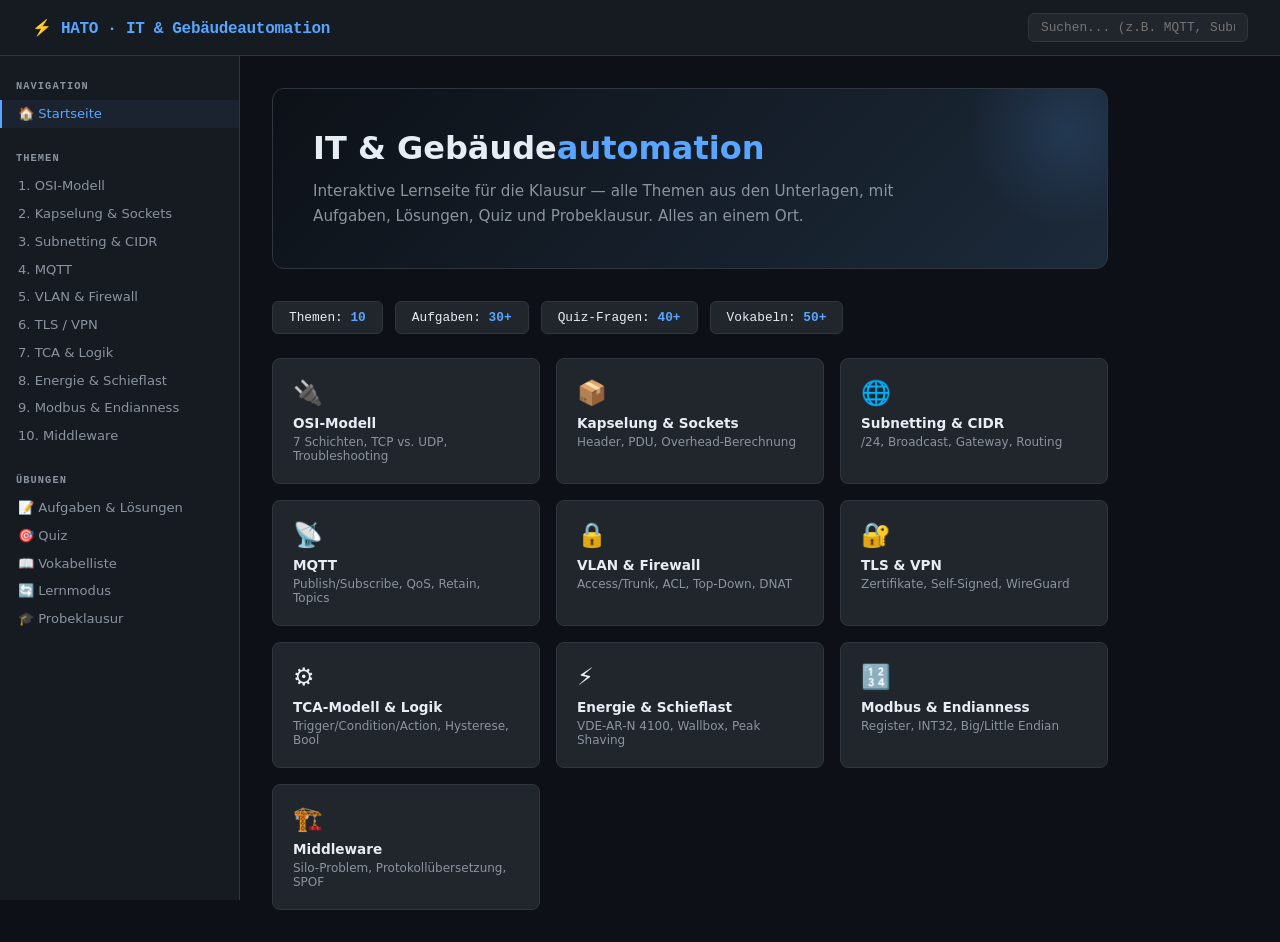
==== hato.html @ e58a7c87 "feat: Hato-Lernseite hinzugefügt, Hauptseite aktualisiert Co-Authored-By: Claude Sonnet 4.6 <noreply" ====
﻿<!DOCTYPE html>
<html lang="de">
<head>
<meta charset="UTF-8">
<meta name="viewport" content="width=device-width, initial-scale=1.0">
<title>IT-Lernseite: Gebäudeautomation & Netzwerktechnik</title>
<style>


:root {
  --bg: #0d1117;
  --bg2: #161b22;
  --bg3: #21262d;
  --border: #30363d;
  --text: #e6edf3;
  --text2: #8b949e;
  --accent: #58a6ff;
  --accent2: #3fb950;
  --warn: #f85149;
  --gold: #e3b341;
  --purple: #bc8cff;
  --teal: #39d353;
  --mono: ui-monospace, 'Cascadia Code', Menlo, Consolas, monospace;
  --sans: system-ui, -apple-system, sans-serif;
}

*, *::before, *::after { box-sizing: border-box; margin: 0; padding: 0; }

body {
  background: var(--bg);
  color: var(--text);
  font-family: var(--sans);
  min-height: 100vh;
  overflow-x: hidden;
}

/* SCROLLBAR */
::-webkit-scrollbar { width: 6px; }
::-webkit-scrollbar-track { background: var(--bg); }
::-webkit-scrollbar-thumb { background: var(--border); border-radius: 3px; }

/* HEADER */
.site-header {
  background: var(--bg2);
  border-bottom: 1px solid var(--border);
  padding: 0 2rem;
  position: sticky;
  top: 0;
  z-index: 100;
  display: flex;
  align-items: center;
  justify-content: space-between;
  height: 56px;
}

.site-header h1 {
  font-size: 1rem;
  font-weight: 700;
  color: var(--accent);
  font-family: var(--mono);
  letter-spacing: -0.02em;
}

.header-search {
  display: flex;
  align-items: center;
  gap: 0.5rem;
}

#searchInput {
  background: var(--bg3);
  border: 1px solid var(--border);
  border-radius: 6px;
  padding: 0.35rem 0.75rem;
  color: var(--text);
  font-family: var(--mono);
  font-size: 0.8rem;
  width: 220px;
  outline: none;
  transition: border-color 0.2s;
}
#searchInput:focus { border-color: var(--accent); }

/* LAYOUT */
.layout {
  display: grid;
  grid-template-columns: 240px 1fr;
  min-height: calc(100vh - 56px);
}

/* SIDEBAR */
.sidebar {
  background: var(--bg2);
  border-right: 1px solid var(--border);
  padding: 1.5rem 0;
  position: sticky;
  top: 56px;
  height: calc(100vh - 56px);
  overflow-y: auto;
}

.sidebar-section {
  margin-bottom: 1.5rem;
}

.sidebar-label {
  font-size: 0.65rem;
  font-weight: 700;
  text-transform: uppercase;
  letter-spacing: 0.1em;
  color: var(--text2);
  padding: 0 1rem;
  margin-bottom: 0.5rem;
  font-family: var(--mono);
}

.sidebar-link {
  display: block;
  padding: 0.4rem 1rem;
  color: var(--text2);
  text-decoration: none;
  font-size: 0.82rem;
  transition: all 0.15s;
  border-left: 2px solid transparent;
  cursor: pointer;
}
.sidebar-link:hover, .sidebar-link.active {
  color: var(--accent);
  background: rgba(88,166,255,0.06);
  border-left-color: var(--accent);
}

/* MAIN */
.main {
  padding: 2rem;
  max-width: 900px;
}

/* SECTIONS */
.section {
  display: none;
  animation: fadeIn 0.3s ease;
}
.section.active { display: block; }

@keyframes fadeIn {
  from { opacity: 0; transform: translateY(8px); }
  to { opacity: 1; transform: translateY(0); }
}

/* HERO */
.hero {
  background: linear-gradient(135deg, #0d1117 0%, #1c2a3a 100%);
  border: 1px solid var(--border);
  border-radius: 12px;
  padding: 2.5rem;
  margin-bottom: 2rem;
  position: relative;
  overflow: hidden;
}
.hero::before {
  content: '';
  position: absolute;
  top: -60px; right: -60px;
  width: 200px; height: 200px;
  background: radial-gradient(circle, rgba(88,166,255,0.15) 0%, transparent 70%);
  border-radius: 50%;
}
.hero h2 {
  font-size: 2rem;
  font-weight: 800;
  line-height: 1.2;
  margin-bottom: 0.75rem;
}
.hero h2 span { color: var(--accent); }
.hero p {
  color: var(--text2);
  font-size: 0.95rem;
  max-width: 600px;
  line-height: 1.6;
}

.topic-grid {
  display: grid;
  grid-template-columns: repeat(auto-fill, minmax(200px, 1fr));
  gap: 1rem;
  margin-top: 1.5rem;
}

.topic-card {
  background: var(--bg3);
  border: 1px solid var(--border);
  border-radius: 8px;
  padding: 1.25rem;
  cursor: pointer;
  transition: all 0.2s;
}
.topic-card:hover {
  border-color: var(--accent);
  transform: translateY(-2px);
  box-shadow: 0 4px 20px rgba(88,166,255,0.15);
}
.topic-card .icon { font-size: 1.5rem; margin-bottom: 0.5rem; }
.topic-card h3 { font-size: 0.85rem; font-weight: 700; color: var(--text); }
.topic-card p { font-size: 0.75rem; color: var(--text2); margin-top: 0.25rem; }

/* CONTENT BLOCKS */
.content-h2 {
  font-size: 1.4rem;
  font-weight: 800;
  color: var(--text);
  margin-bottom: 1rem;
  padding-bottom: 0.5rem;
  border-bottom: 1px solid var(--border);
  display: flex;
  align-items: center;
  gap: 0.5rem;
}

.content-h3 {
  font-size: 1rem;
  font-weight: 700;
  color: var(--accent);
  margin: 1.5rem 0 0.75rem;
}

.content-p {
  color: var(--text2);
  font-size: 0.875rem;
  line-height: 1.7;
  margin-bottom: 0.75rem;
}

/* BOXES */
.box {
  border-radius: 8px;
  padding: 1rem 1.25rem;
  margin: 1rem 0;
  font-size: 0.875rem;
  line-height: 1.6;
  border-left: 3px solid;
}
.box-info { background: rgba(88,166,255,0.08); border-color: var(--accent); color: #cdd9e5; }
.box-warn { background: rgba(248,81,73,0.08); border-color: var(--warn); color: #cdd9e5; }
.box-tip { background: rgba(63,185,80,0.08); border-color: var(--accent2); color: #cdd9e5; }
.box-gold { background: rgba(227,179,65,0.08); border-color: var(--gold); color: #cdd9e5; }

.box-title {
  font-weight: 700;
  margin-bottom: 0.4rem;
  font-family: var(--mono);
  font-size: 0.75rem;
  text-transform: uppercase;
  letter-spacing: 0.08em;
}

/* TABLES */
.tbl-wrap { overflow-x: auto; margin: 1rem 0; }
table {
  width: 100%;
  border-collapse: collapse;
  font-size: 0.82rem;
  font-family: var(--mono);
}
th {
  background: var(--bg3);
  color: var(--accent);
  padding: 0.6rem 0.875rem;
  text-align: left;
  font-weight: 600;
  border-bottom: 1px solid var(--border);
  font-size: 0.75rem;
  text-transform: uppercase;
  letter-spacing: 0.05em;
}
td {
  padding: 0.55rem 0.875rem;
  border-bottom: 1px solid rgba(48,54,61,0.5);
  color: var(--text2);
  vertical-align: top;
}
tr:hover td { background: rgba(88,166,255,0.04); color: var(--text); }
td:first-child { color: var(--text); font-weight: 600; }

/* CODE */
code {
  font-family: var(--mono);
  background: var(--bg3);
  border: 1px solid var(--border);
  border-radius: 4px;
  padding: 0.15rem 0.4rem;
  font-size: 0.82em;
  color: var(--teal);
}
pre {
  background: var(--bg3);
  border: 1px solid var(--border);
  border-radius: 8px;
  padding: 1rem;
  overflow-x: auto;
  font-family: var(--mono);
  font-size: 0.82rem;
  color: var(--teal);
  margin: 0.75rem 0;
}

/* ACCORDION */
.accordion {
  border: 1px solid var(--border);
  border-radius: 8px;
  margin: 0.75rem 0;
  overflow: hidden;
}
.accordion-header {
  padding: 0.875rem 1.25rem;
  cursor: pointer;
  display: flex;
  justify-content: space-between;
  align-items: center;
  background: var(--bg3);
  font-size: 0.875rem;
  font-weight: 600;
  transition: background 0.15s;
  user-select: none;
}
.accordion-header:hover { background: rgba(88,166,255,0.1); }
.accordion-header .chevron {
  transition: transform 0.3s;
  color: var(--text2);
  font-size: 0.75rem;
}
.accordion.open .chevron { transform: rotate(180deg); }
.accordion-body {
  display: none;
  padding: 1.25rem;
  border-top: 1px solid var(--border);
  font-size: 0.875rem;
  color: var(--text2);
  line-height: 1.7;
}
.accordion.open .accordion-body { display: block; }

/* QUIZ */
.quiz-card {
  background: var(--bg3);
  border: 1px solid var(--border);
  border-radius: 8px;
  padding: 1.25rem;
  margin: 1.25rem 0;
}
.quiz-q {
  font-size: 0.9rem;
  font-weight: 600;
  margin-bottom: 1rem;
  line-height: 1.5;
}
.quiz-q .q-num {
  display: inline-block;
  background: var(--accent);
  color: var(--bg);
  border-radius: 4px;
  padding: 0.1rem 0.5rem;
  font-family: var(--mono);
  font-size: 0.75rem;
  font-weight: 700;
  margin-right: 0.5rem;
}
.quiz-options { display: flex; flex-direction: column; gap: 0.5rem; }
.quiz-opt {
  background: var(--bg2);
  border: 1px solid var(--border);
  border-radius: 6px;
  padding: 0.7rem 1rem;
  cursor: pointer;
  font-size: 0.85rem;
  transition: all 0.2s;
  text-align: left;
  color: var(--text);
}
.quiz-opt:hover { border-color: var(--accent); background: rgba(88,166,255,0.08); }
.quiz-opt.correct { border-color: var(--accent2); background: rgba(63,185,80,0.12); color: var(--accent2); }
.quiz-opt.wrong { border-color: var(--warn); background: rgba(248,81,73,0.1); color: var(--warn); }
.quiz-opt.disabled { cursor: default; pointer-events: none; }

.quiz-feedback {
  display: none;
  margin-top: 0.875rem;
  padding: 0.875rem;
  border-radius: 6px;
  font-size: 0.82rem;
  line-height: 1.6;
}
.quiz-feedback.show { display: block; }
.quiz-feedback.correct { background: rgba(63,185,80,0.1); border: 1px solid rgba(63,185,80,0.3); }
.quiz-feedback.wrong { background: rgba(248,81,73,0.08); border: 1px solid rgba(248,81,73,0.25); }

/* EXAM TASKS */
.task-block {
  border: 1px solid var(--border);
  border-radius: 8px;
  margin: 1.5rem 0;
  overflow: hidden;
}
.task-header {
  background: var(--bg3);
  padding: 1rem 1.25rem;
  display: flex;
  justify-content: space-between;
  align-items: center;
  cursor: pointer;
}
.task-header h3 {
  font-size: 0.9rem;
  font-weight: 700;
  color: var(--text);
}
.task-pts {
  background: rgba(227,179,65,0.15);
  color: var(--gold);
  border-radius: 4px;
  padding: 0.2rem 0.6rem;
  font-size: 0.72rem;
  font-family: var(--mono);
  font-weight: 700;
}
.task-body { padding: 1.25rem; }
.task-question {
  background: rgba(88,166,255,0.05);
  border: 1px solid rgba(88,166,255,0.2);
  border-radius: 6px;
  padding: 1rem;
  margin-bottom: 1rem;
  font-size: 0.875rem;
  line-height: 1.6;
}
.show-answer-btn {
  background: var(--bg3);
  border: 1px solid var(--border);
  color: var(--accent);
  border-radius: 6px;
  padding: 0.5rem 1rem;
  cursor: pointer;
  font-size: 0.8rem;
  font-family: var(--mono);
  transition: all 0.2s;
  margin-bottom: 0.75rem;
}
.show-answer-btn:hover { background: rgba(88,166,255,0.1); border-color: var(--accent); }

.answer-block {
  display: none;
}
.answer-block.visible { display: block; }

.answer-content {
  background: rgba(63,185,80,0.05);
  border: 1px solid rgba(63,185,80,0.2);
  border-radius: 6px;
  padding: 1rem;
  margin-bottom: 0.5rem;
  font-size: 0.85rem;
  line-height: 1.7;
  color: var(--text2);
}
.answer-content strong { color: var(--accent2); }
.answer-content .formula {
  display: block;
  text-align: center;
  font-family: var(--mono);
  font-size: 1rem;
  color: var(--gold);
  margin: 0.75rem 0;
  padding: 0.5rem;
  background: var(--bg3);
  border-radius: 4px;
}

/* VOCAB */
.vocab-grid {
  display: grid;
  grid-template-columns: repeat(auto-fill, minmax(280px, 1fr));
  gap: 1rem;
  margin: 1rem 0;
}
.vocab-item {
  background: var(--bg3);
  border: 1px solid var(--border);
  border-radius: 8px;
  padding: 1rem;
  transition: border-color 0.2s;
}
.vocab-item:hover { border-color: var(--accent); }
.vocab-term {
  font-family: var(--mono);
  font-size: 0.9rem;
  font-weight: 700;
  color: var(--accent);
  margin-bottom: 0.35rem;
}
.vocab-def {
  font-size: 0.8rem;
  color: var(--text2);
  line-height: 1.5;
  margin-bottom: 0.5rem;
}
.vocab-example {
  font-size: 0.75rem;
  color: var(--teal);
  font-family: var(--mono);
  padding: 0.3rem 0.5rem;
  background: rgba(57,211,83,0.07);
  border-radius: 4px;
}
.vocab-trap {
  font-size: 0.75rem;
  color: var(--warn);
  margin-top: 0.4rem;
  padding: 0.3rem 0.5rem;
  background: rgba(248,81,73,0.07);
  border-radius: 4px;
}

/* LEARN MODE */
.learn-card {
  background: var(--bg2);
  border: 1px solid var(--border);
  border-radius: 12px;
  padding: 2rem;
  text-align: center;
  max-width: 600px;
  margin: 2rem auto;
}
.learn-q { font-size: 1.1rem; font-weight: 600; margin-bottom: 1.5rem; line-height: 1.5; }
.learn-a-btn {
  background: var(--bg3);
  border: 1px solid var(--border);
  color: var(--text);
  border-radius: 8px;
  padding: 0.75rem 1.5rem;
  cursor: pointer;
  font-size: 0.9rem;
  font-family: var(--sans);
  margin-bottom: 1rem;
  transition: all 0.2s;
}
.learn-a-btn:hover { border-color: var(--accent); background: rgba(88,166,255,0.08); }
.learn-answer { display: none; padding: 1rem; background: var(--bg3); border-radius: 8px; margin: 1rem 0; font-size: 0.875rem; color: var(--text2); line-height: 1.6; text-align: left; }
.learn-answer.show { display: block; }
.learn-btns { display: flex; gap: 0.75rem; justify-content: center; flex-wrap: wrap; }
.learn-btn-know {
  background: rgba(63,185,80,0.15);
  border: 1px solid rgba(63,185,80,0.4);
  color: var(--accent2);
  border-radius: 6px;
  padding: 0.5rem 1.25rem;
  cursor: pointer;
  font-size: 0.82rem;
  font-family: var(--sans);
  transition: all 0.2s;
}
.learn-btn-repeat {
  background: rgba(248,81,73,0.1);
  border: 1px solid rgba(248,81,73,0.35);
  color: var(--warn);
  border-radius: 6px;
  padding: 0.5rem 1.25rem;
  cursor: pointer;
  font-size: 0.82rem;
  font-family: var(--sans);
  transition: all 0.2s;
}
.learn-btn-exam {
  background: rgba(227,179,65,0.1);
  border: 1px solid rgba(227,179,65,0.35);
  color: var(--gold);
  border-radius: 6px;
  padding: 0.5rem 1.25rem;
  cursor: pointer;
  font-size: 0.82rem;
  font-family: var(--sans);
  transition: all 0.2s;
}
.learn-progress {
  background: var(--border);
  border-radius: 4px;
  height: 4px;
  margin-bottom: 1.5rem;
  overflow: hidden;
}
.learn-progress-bar {
  background: var(--accent);
  height: 100%;
  transition: width 0.3s;
}
.learn-counter { font-family: var(--mono); font-size: 0.75rem; color: var(--text2); margin-bottom: 1rem; }

/* STATS BADGES */
.stats-row { display: flex; gap: 0.75rem; flex-wrap: wrap; margin-bottom: 1.5rem; }
.stat-badge {
  background: var(--bg3);
  border: 1px solid var(--border);
  border-radius: 6px;
  padding: 0.5rem 1rem;
  font-size: 0.8rem;
  font-family: var(--mono);
}
.stat-badge span { font-weight: 700; color: var(--accent); }

/* SEARCH HIGHLIGHT */
.highlight { background: rgba(227,179,65,0.35); border-radius: 2px; }

/* PROBEEXAM */
.exam-score {
  display: flex;
  gap: 1rem;
  flex-wrap: wrap;
  margin-bottom: 2rem;
}
.score-item {
  background: var(--bg3);
  border: 1px solid var(--border);
  border-radius: 8px;
  padding: 1rem 1.5rem;
  text-align: center;
}
.score-item .num { font-size: 1.75rem; font-weight: 800; font-family: var(--mono); color: var(--gold); }
.score-item .lbl { font-size: 0.72rem; color: var(--text2); margin-top: 0.25rem; text-transform: uppercase; letter-spacing: 0.05em; }

/* RESPONSIVE */
@media (max-width: 768px) {
  .layout { grid-template-columns: 1fr; }
  .sidebar { display: none; }
  .main { padding: 1rem; }
}

/* ── PROBEKLAUSUR INLINE-EXAM STYLES ── */
.pk-tabs { display:flex; gap:0; border-bottom:1px solid var(--border); margin-bottom:1.5rem; }
.pk-tab { padding:.5rem 1.4rem; font-size:.83rem; font-weight:600; color:var(--text2); cursor:pointer; border-bottom:2px solid transparent; background:none; border-top:none; border-left:none; border-right:none; font-family:var(--sans); transition:all .15s; }
.pk-tab.active { color:var(--accent); border-bottom-color:var(--accent); }
.pk-tab.exam-tab.active { color:var(--warn); border-bottom-color:var(--warn); }
.pk-panel { display:none; }
.pk-panel.active { display:block; }

/* timer bar inside section */
.pk-timerbar { background:var(--bg2); border:1px solid var(--border); border-radius:8px; padding:.75rem 1.25rem; margin-bottom:1.5rem; display:flex; align-items:center; gap:12px; }
.pk-timer-num { font-family:var(--mono); font-size:1.25rem; font-weight:700; color:#fff; min-width:70px; transition:color .3s; }
.pk-timer-num.warn { color:var(--gold); }
.pk-timer-num.danger { color:var(--warn); animation:pk-pulse 1s infinite; }
@keyframes pk-pulse{0%,100%{opacity:1}50%{opacity:.5}}
.pk-timer-track { flex:1; height:5px; background:var(--bg3); border-radius:3px; overflow:hidden; }
.pk-timer-fill { height:100%; background:var(--accent); border-radius:3px; transition:width 1s linear,background .5s; }
.pk-timer-fill.warn { background:var(--gold); }
.pk-timer-fill.danger { background:var(--warn); }
.pk-answered { font-family:var(--mono); font-size:.72rem; color:var(--text2); white-space:nowrap; }
.pk-submit-btn { padding:.38rem 1rem; background:var(--accent2); color:#000; border:none; border-radius:6px; font-family:var(--sans); font-size:.78rem; font-weight:700; cursor:pointer; white-space:nowrap; transition:all .15s; }
.pk-submit-btn:hover { background:#56e88d; }

/* start card */
.pk-start { max-width:640px; }
.pk-start-card { background:var(--bg2); border:1px solid var(--border); border-radius:12px; padding:2.5rem; position:relative; overflow:hidden; }
.pk-start-card::before { content:''; position:absolute; top:0; left:0; right:0; height:3px; background:linear-gradient(90deg,var(--accent),var(--accent2)); }
.pk-start-badge { display:inline-flex; align-items:center; gap:6px; background:rgba(248,81,73,.12); border:1px solid rgba(248,81,73,.3); color:var(--warn); border-radius:6px; font-family:var(--mono); font-size:.67rem; font-weight:600; letter-spacing:.08em; text-transform:uppercase; padding:.25rem .7rem; margin-bottom:1.1rem; }
.pk-start-h1 { font-size:1.55rem; font-weight:800; line-height:1.2; margin-bottom:.35rem; }
.pk-start-h1 span { color:var(--accent); }
.pk-start-sub { color:var(--text2); font-size:.85rem; margin-bottom:1.75rem; }
.pk-info-grid { display:grid; grid-template-columns:1fr 1fr; gap:.65rem; margin-bottom:1.75rem; }
.pk-info-item { background:var(--bg3); border:1px solid var(--border); border-radius:8px; padding:.8rem 1rem; }
.pk-info-lbl { font-size:.62rem; font-family:var(--mono); text-transform:uppercase; letter-spacing:.08em; color:var(--text2); margin-bottom:.2rem; }
.pk-info-val { font-size:.92rem; font-weight:600; }
.pk-info-val em { color:var(--accent); font-style:normal; }
.pk-rules { border:1px solid var(--border); border-radius:8px; padding:.9rem 1.1rem; margin-bottom:1.5rem; }
.pk-rules h3 { font-size:.7rem; font-family:var(--mono); text-transform:uppercase; letter-spacing:.06em; color:var(--text2); margin-bottom:.55rem; }
.pk-rule { font-size:.82rem; color:var(--text2); padding:.2rem 0; display:flex; gap:8px; }
.pk-rule::before { content:'→'; color:var(--accent); flex-shrink:0; }
.pk-name-inp { width:100%; padding:.6rem .9rem; background:var(--bg3); border:1px solid var(--border); border-radius:8px; color:var(--text); font-family:var(--sans); font-size:.88rem; outline:none; transition:border-color .15s; margin-bottom:1.1rem; }
.pk-name-inp:focus { border-color:var(--accent); }
.pk-name-inp::placeholder { color:var(--text2); }
.pk-go { width:100%; padding:.85rem; background:var(--accent); color:#000; border:none; border-radius:8px; font-family:var(--sans); font-size:.92rem; font-weight:700; cursor:pointer; transition:all .2s; }
.pk-go:hover { background:var(--teal); transform:translateY(-1px); }

/* question nav */
.pk-qnav { display:flex; gap:4px; flex-wrap:wrap; margin-bottom:1.25rem; }
.pk-qdot { width:29px; height:29px; border-radius:5px; border:1px solid var(--border); background:var(--bg3); display:flex; align-items:center; justify-content:center; font-size:.67rem; font-family:var(--mono); font-weight:600; cursor:pointer; color:var(--text2); transition:all .15s; }
.pk-qdot:hover { border-color:var(--accent); color:var(--accent); }
.pk-qdot.ans { background:var(--accent); border-color:var(--accent); color:#000; }
.pk-qdot.ok { background:var(--accent2); border-color:var(--accent2); color:#000; }
.pk-qdot.bad { background:var(--warn); border-color:var(--warn); color:#fff; }

/* section header */
.pk-sec-hd { display:flex; align-items:center; gap:10px; background:var(--bg2); border:1px solid var(--border); border-radius:8px; padding:.8rem 1.1rem; margin:2rem 0 1rem; }
.pk-sec-hd h3 { font-size:.87rem; font-weight:700; }
.pk-sec-hd .sp { margin-left:auto; font-family:var(--mono); font-size:.7rem; color:var(--gold); background:rgba(227,179,65,.1); border:1px solid rgba(227,179,65,.2); border-radius:4px; padding:.15rem .55rem; }

/* question cards */
.pk-qcard { background:var(--bg2); border:1px solid var(--border); border-radius:10px; margin-bottom:.9rem; overflow:hidden; transition:border-color .2s; }
.pk-qcard.answered { border-left:3px solid var(--accent); }
.pk-qcard-head { padding:.85rem 1.1rem .7rem; border-bottom:1px solid var(--border); display:flex; align-items:flex-start; gap:9px; }
.pk-qnum { background:var(--bg3); border:1px solid var(--border); border-radius:4px; padding:.18rem .5rem; font-family:var(--mono); font-size:.67rem; font-weight:700; flex-shrink:0; margin-top:2px; }
.pk-qtype { border-radius:4px; padding:.18rem .5rem; font-family:var(--mono); font-size:.64rem; flex-shrink:0; margin-top:2px; }
.pk-qtype.mc { background:rgba(88,166,255,.1); border:1px solid rgba(88,166,255,.22); color:var(--accent); }
.pk-qtype.rc { background:rgba(227,179,65,.1); border:1px solid rgba(227,179,65,.22); color:var(--gold); }
.pk-qpts { margin-left:auto; font-family:var(--mono); font-size:.69rem; color:var(--text2); flex-shrink:0; }
.pk-qtext { font-size:.86rem; line-height:1.65; flex:1; white-space:pre-wrap; }
.pk-qsub { font-size:.79rem; color:var(--text2); margin-top:.45rem; background:var(--bg3); border:1px solid var(--border); border-radius:5px; padding:.6rem .8rem; white-space:pre-wrap; line-height:1.6; }
.pk-qbody { padding:.8rem 1.1rem; }

/* mc options */
.pk-opts { display:flex; flex-direction:column; gap:.45rem; }
.pk-opt { display:flex; align-items:flex-start; gap:9px; padding:.6rem .85rem; border:1px solid var(--border); border-radius:7px; cursor:pointer; transition:all .15s; font-size:.84rem; line-height:1.45; color:var(--text2); }
.pk-opt:hover { border-color:var(--accent); color:var(--text); background:rgba(88,166,255,.06); }
.pk-opt.sel { border-color:var(--accent); background:rgba(88,166,255,.12); color:var(--text); }
.pk-opt.sel .pk-ok { background:var(--accent); border-color:var(--accent); color:#000; }
.pk-opt.res-ok { border-color:var(--accent2); background:rgba(63,185,80,.1); color:var(--accent2); pointer-events:none; }
.pk-opt.res-bad { border-color:var(--warn); background:rgba(248,81,73,.08); color:var(--warn); pointer-events:none; }
.pk-opt.res-dim { opacity:.38; pointer-events:none; }
.pk-ok { width:21px; height:21px; flex-shrink:0; border-radius:4px; border:1px solid var(--border); background:var(--bg3); display:flex; align-items:center; justify-content:center; font-family:var(--mono); font-size:.67rem; font-weight:700; margin-top:1px; transition:all .15s; }

/* calc inputs */
.pk-calc-area { display:flex; flex-direction:column; gap:.7rem; }
.pk-calc-f { display:flex; flex-direction:column; gap:.28rem; }
.pk-calc-lbl { font-size:.72rem; font-family:var(--mono); color:var(--text2); }
.pk-calc-inp { width:100%; padding:.58rem .85rem; background:var(--bg3); border:1px solid var(--border); border-radius:6px; color:var(--text); font-family:var(--mono); font-size:.88rem; outline:none; transition:border-color .15s; }
.pk-calc-inp:focus { border-color:var(--gold); }
.pk-calc-inp::placeholder { color:#3a4355; }
.pk-calc-inp.res-ok { border-color:var(--accent2); background:rgba(63,185,80,.05); }
.pk-calc-inp.res-bad { border-color:var(--warn); background:rgba(248,81,73,.05); }
.pk-calc-hint { font-size:.73rem; color:var(--text2); font-style:italic; padding:.28rem .55rem; border-left:2px solid var(--border); }

/* results */
.pk-result-hero { background:var(--bg2); border:1px solid var(--border); border-radius:12px; padding:2.25rem; margin-bottom:1.5rem; text-align:center; position:relative; overflow:hidden; }
.pk-result-hero::before { content:''; position:absolute; top:0; left:0; right:0; height:4px; }
.pk-result-hero.pass::before { background:linear-gradient(90deg,var(--accent2),var(--teal)); }
.pk-result-hero.fail::before { background:linear-gradient(90deg,var(--warn),#ff8c42); }
.pk-rpts { font-size:3.2rem; font-weight:800; font-family:var(--mono); line-height:1; margin-bottom:.35rem; }
.pk-rpts.pass { color:var(--accent2); }
.pk-rpts.fail { color:var(--warn); }
.pk-rgrade { font-size:1.2rem; font-weight:700; margin-bottom:.3rem; }
.pk-rmsg { color:var(--text2); font-size:.87rem; }
.pk-rname { font-family:var(--mono); font-size:.73rem; color:var(--text2); margin-top:.65rem; }
.pk-rgrid { display:grid; grid-template-columns:repeat(auto-fill,minmax(140px,1fr)); gap:.65rem; margin-bottom:1.5rem; }
.pk-rchip { background:var(--bg2); border:1px solid var(--border); border-radius:8px; padding:.8rem; }
.pk-rchip-n { font-size:1.4rem; font-weight:700; font-family:var(--mono); }
.pk-rchip-l { font-size:.63rem; color:var(--text2); margin-top:.18rem; text-transform:uppercase; letter-spacing:.06em; font-family:var(--mono); }
.pk-sec-res { background:var(--bg2); border:1px solid var(--border); border-radius:10px; margin-bottom:.9rem; overflow:hidden; }
.pk-sec-res-hd { padding:.75rem 1.1rem; background:var(--bg3); border-bottom:1px solid var(--border); display:flex; justify-content:space-between; align-items:center; }
.pk-sec-res-hd h3 { font-size:.84rem; font-weight:700; }
.pk-sec-res-score { font-family:var(--mono); font-size:.79rem; font-weight:700; }
.pk-qr-item { padding:.85rem 1.1rem; border-bottom:1px solid rgba(42,51,71,.4); }
.pk-qr-item:last-child { border-bottom:none; }
.pk-qr-row { display:flex; align-items:flex-start; gap:9px; margin-bottom:.38rem; }
.pk-qr-ico { width:19px; height:19px; border-radius:50%; display:flex; align-items:center; justify-content:center; font-size:.68rem; font-weight:700; flex-shrink:0; margin-top:1px; }
.pk-qr-ico.ok { background:rgba(63,185,80,.15); color:var(--accent2); }
.pk-qr-ico.bad { background:rgba(248,81,73,.12); color:var(--warn); }
.pk-qr-ico.partial { background:rgba(227,179,65,.12); color:var(--gold); }
.pk-qr-txt { font-size:.83rem; font-weight:500; line-height:1.4; }
.pk-qr-pts { font-family:var(--mono); font-size:.69rem; color:var(--text2); margin-left:4px; }
.pk-qr-ans { margin-left:28px; font-size:.77rem; line-height:1.55; margin-bottom:.4rem; }
.pk-qr-yours { color:var(--warn); margin-bottom:2px; }
.pk-qr-right { color:var(--accent2); font-weight:600; }
.pk-qr-exp { margin:.45rem 0 0 28px; font-size:.78rem; color:var(--text2); line-height:1.6; padding:.55rem .8rem; background:var(--bg3); border-left:2px solid var(--border); border-radius:0 4px 4px 0; }
.pk-retry-btn { width:100%; padding:.8rem; background:var(--accent); color:#000; border:none; border-radius:8px; font-family:var(--sans); font-size:.9rem; font-weight:700; cursor:pointer; margin-top:1.25rem; transition:all .2s; }
.pk-retry-btn:hover { background:var(--teal); }

/* modal inside section */
.pk-modal-bg { display:none; position:fixed; inset:0; z-index:5000; background:rgba(0,0,0,.7); align-items:center; justify-content:center; }
.pk-modal-bg.show { display:flex; }
.pk-modal { background:var(--bg2); border:1px solid var(--border); border-radius:12px; padding:2rem; max-width:380px; width:90%; text-align:center; }
.pk-modal h2 { font-size:1.2rem; font-weight:700; margin-bottom:.45rem; }
.pk-modal p { color:var(--text2); font-size:.84rem; margin-bottom:1.35rem; line-height:1.6; }
.pk-modal-btns { display:flex; gap:.65rem; justify-content:center; }
.pk-modal-ok { padding:.55rem 1.4rem; background:var(--accent2); color:#000; border:none; border-radius:6px; font-family:var(--sans); font-size:.83rem; font-weight:700; cursor:pointer; }
.pk-modal-cancel { padding:.55rem 1.4rem; background:var(--bg3); color:var(--text2); border:1px solid var(--border); border-radius:6px; font-family:var(--sans); font-size:.83rem; cursor:pointer; }
.pk-modal-cancel:hover { color:var(--text); border-color:var(--accent); }

/* BADGE */
.badge {
  display: inline-block;
  border-radius: 4px;
  padding: 0.15rem 0.5rem;
  font-size: 0.7rem;
  font-weight: 700;
  font-family: var(--mono);
  text-transform: uppercase;
  letter-spacing: 0.05em;
  margin-left: 0.4rem;
}
.badge-blue { background: rgba(88,166,255,0.2); color: var(--accent); }
.badge-green { background: rgba(63,185,80,0.2); color: var(--accent2); }
.badge-red { background: rgba(248,81,73,0.2); color: var(--warn); }
.badge-gold { background: rgba(227,179,65,0.2); color: var(--gold); }

/* FORMULA BLOCK */
.formula-block {
  background: var(--bg3);
  border: 1px solid var(--gold);
  border-radius: 8px;
  padding: 1rem 1.5rem;
  margin: 1rem 0;
  font-family: var(--mono);
  font-size: 0.9rem;
  color: var(--gold);
  text-align: center;
}
.formula-block .formula-label {
  font-size: 0.7rem;
  text-transform: uppercase;
  letter-spacing: 0.1em;
  color: var(--text2);
  margin-bottom: 0.5rem;
}

/* TRUTH TABLE */
.truth-table th { color: var(--purple); }
.truth-table .t { color: var(--accent2); font-weight: 700; }
.truth-table .f { color: var(--warn); font-weight: 700; }
.truth-table .result { color: var(--gold); font-weight: 700; }
</style>
</head>
<body>

<header class="site-header">
  <h1>⚡ HATO · IT & Gebäudeautomation</h1>
  <div class="header-search">
    <input type="text" id="searchInput" placeholder="Suchen... (z.B. MQTT, Subnetting)" oninput="doSearch(this.value)">
  </div>
</header>

<div class="layout">
  <nav class="sidebar">
    <div class="sidebar-section">
      <div class="sidebar-label">Navigation</div>
      <span class="sidebar-link active" onclick="showSection('home')">🏠 Startseite</span>
    </div>
    <div class="sidebar-section">
      <div class="sidebar-label">Themen</div>
      <span class="sidebar-link" onclick="showSection('osi')">1. OSI-Modell</span>
      <span class="sidebar-link" onclick="showSection('kapselung')">2. Kapselung & Sockets</span>
      <span class="sidebar-link" onclick="showSection('subnetting')">3. Subnetting & CIDR</span>
      <span class="sidebar-link" onclick="showSection('mqtt')">4. MQTT</span>
      <span class="sidebar-link" onclick="showSection('vlan')">5. VLAN & Firewall</span>
      <span class="sidebar-link" onclick="showSection('tls')">6. TLS / VPN</span>
      <span class="sidebar-link" onclick="showSection('tca')">7. TCA & Logik</span>
      <span class="sidebar-link" onclick="showSection('energie')">8. Energie & Schieflast</span>
      <span class="sidebar-link" onclick="showSection('modbus')">9. Modbus & Endianness</span>
      <span class="sidebar-link" onclick="showSection('middleware')">10. Middleware</span>
    </div>
    <div class="sidebar-section">
      <div class="sidebar-label">Übungen</div>
      <span class="sidebar-link" onclick="showSection('aufgaben')">📝 Aufgaben & Lösungen</span>
      <span class="sidebar-link" onclick="showSection('quiz')">🎯 Quiz</span>
      <span class="sidebar-link" onclick="showSection('vokabel')">📖 Vokabelliste</span>
      <span class="sidebar-link" onclick="showSection('lernmodus')">🔄 Lernmodus</span>
      <span class="sidebar-link" onclick="showSection('probeklausur')">🎓 Probeklausur</span>
    </div>
  </nav>

  <main class="main" id="mainContent">

    <!-- HOME -->
    <div id="home" class="section active">
      <div class="hero">
        <h2>IT & Gebäude&shy;<span>automation</span></h2>
        <p>Interaktive Lernseite für die Klausur — alle Themen aus den Unterlagen, mit Aufgaben, Lösungen, Quiz und Probeklausur. Alles an einem Ort.</p>
      </div>

      <div class="stats-row">
        <div class="stat-badge">Themen: <span>10</span></div>
        <div class="stat-badge">Aufgaben: <span>30+</span></div>
        <div class="stat-badge">Quiz-Fragen: <span>40+</span></div>
        <div class="stat-badge">Vokabeln: <span>50+</span></div>
      </div>

      <div class="topic-grid">
        <div class="topic-card" onclick="showSection('osi')">
          <div class="icon">🔌</div>
          <h3>OSI-Modell</h3>
          <p>7 Schichten, TCP vs. UDP, Troubleshooting</p>
        </div>
        <div class="topic-card" onclick="showSection('kapselung')">
          <div class="icon">📦</div>
          <h3>Kapselung & Sockets</h3>
          <p>Header, PDU, Overhead-Berechnung</p>
        </div>
        <div class="topic-card" onclick="showSection('subnetting')">
          <div class="icon">🌐</div>
          <h3>Subnetting & CIDR</h3>
          <p>/24, Broadcast, Gateway, Routing</p>
        </div>
        <div class="topic-card" onclick="showSection('mqtt')">
          <div class="icon">📡</div>
          <h3>MQTT</h3>
          <p>Publish/Subscribe, QoS, Retain, Topics</p>
        </div>
        <div class="topic-card" onclick="showSection('vlan')">
          <div class="icon">🔒</div>
          <h3>VLAN & Firewall</h3>
          <p>Access/Trunk, ACL, Top-Down, DNAT</p>
        </div>
        <div class="topic-card" onclick="showSection('tls')">
          <div class="icon">🔐</div>
          <h3>TLS & VPN</h3>
          <p>Zertifikate, Self-Signed, WireGuard</p>
        </div>
        <div class="topic-card" onclick="showSection('tca')">
          <div class="icon">⚙️</div>
          <h3>TCA-Modell & Logik</h3>
          <p>Trigger/Condition/Action, Hysterese, Bool</p>
        </div>
        <div class="topic-card" onclick="showSection('energie')">
          <div class="icon">⚡</div>
          <h3>Energie & Schieflast</h3>
          <p>VDE-AR-N 4100, Wallbox, Peak Shaving</p>
        </div>
        <div class="topic-card" onclick="showSection('modbus')">
          <div class="icon">🔢</div>
          <h3>Modbus & Endianness</h3>
          <p>Register, INT32, Big/Little Endian</p>
        </div>
        <div class="topic-card" onclick="showSection('middleware')">
          <div class="icon">🏗️</div>
          <h3>Middleware</h3>
          <p>Silo-Problem, Protokollübersetzung, SPOF</p>
        </div>
      </div>
    </div>

    <!-- OSI -->
    <div id="osi" class="section">
      <div class="content-h2">🔌 OSI-Schichtenmodell</div>

      <div class="box box-info">
        <div class="box-title">Merksatz</div>
        Bei der Fehlersuche (Troubleshooting) immer von unten nach oben — von Schicht 1 (Kabel) bis Schicht 7 (Anwendung). Das nennt man <strong>Bottom-Up</strong>.
      </div>

      <div class="tbl-wrap">
        <table>
          <tr><th>Layer</th><th>Name</th><th>Funktion</th><th>Beispiele (Gebäude)</th></tr>
          <tr><td>7</td><td>Application</td><td>Anwendungsprotokolle (M2M)</td><td>HTTP, MQTT, Modbus TCP, KNXnet/IP</td></tr>
          <tr><td>6</td><td>Presentation</td><td>Datendarstellung, Verschlüsselung</td><td>TLS/SSL, JPEG</td></tr>
          <tr><td>5</td><td>Session</td><td>Sitzungsverwaltung</td><td>NetBIOS</td></tr>
          <tr><td>4</td><td>Transport</td><td>End-zu-End-Verbindung</td><td>TCP, UDP</td></tr>
          <tr><td>3</td><td>Network</td><td>Logische Adressierung & Routing</td><td>IPv4, IPv6, ICMP (Ping)</td></tr>
          <tr><td>2</td><td>Data Link</td><td>Physische Adressierung im LAN</td><td>MAC, ARP, Switch, VLAN 802.1Q</td></tr>
          <tr><td>1</td><td>Physical</td><td>Physikalische Signale</td><td>Cat.7, LWL, Zigbee 2.4 GHz</td></tr>
        </table>
      </div>

      <div class="content-h3">TCP vs. UDP — Der entscheidende Unterschied</div>
      <div class="tbl-wrap">
        <table>
          <tr><th>Eigenschaft</th><th>TCP</th><th>UDP</th></tr>
          <tr><td>Verbindungsart</td><td>Verbindungsorientiert</td><td>Verbindungslos</td></tr>
          <tr><td>Bestätigung</td><td>Ja — jedes Paket wird bestätigt</td><td>Nein — "Fire and forget"</td></tr>
          <tr><td>Zuverlässigkeit</td><td>Sehr hoch</td><td>Gering</td></tr>
          <tr><td>Verbindungsaufbau</td><td>3-Way-Handshake (SYN→SYN-ACK→ACK)</td><td>Keiner</td></tr>
          <tr><td>Overhead</td><td>Hoch (Header ~20 Byte)</td><td>Gering (Header ~8 Byte)</td></tr>
          <tr><td>Multicast möglich?</td><td>NEIN</td><td>JA</td></tr>
          <tr><td>Einsatz Gebäude</td><td>Modbus TCP, HTTP, ETS-Tunneling</td><td>KNXnet/IP Routing, MQTT (QoS 0)</td></tr>
        </table>
      </div>

      <div class="box box-warn">
        <div class="box-title">⚠️ Prüfungsfalle</div>
        TCP kann kein Multicast! Deshalb nutzt KNXnet/IP Routing zwingend UDP. Tunneling (Einzelverbindung zur ETS) nutzt TCP. Das ist ein Klassiker!
      </div>

      <div class="content-h3">Der 3-Way-Handshake (TCP)</div>
      <div class="content-p">TCP baut eine Verbindung in exakt 3 Schritten auf:</div>
      <pre>Client → Server : SYN (Ich möchte verbinden)
Server → Client : SYN-ACK (OK, ich habe empfangen, bestätige)
Client → Server : ACK (Bestätigung empfangen — Verbindung steht!)</pre>

      <div class="box box-tip">
        <div class="box-title">💡 Praxis-Tipp</div>
        Merkhilfe: TCP = Einschreiben mit Rückschein. UDP = Flugblatt in den Briefkasten. TCP bekommt Bestätigung, UDP nicht.
      </div>

      <div class="content-h3">OSI-Fehlerdiagnose — Typische Klausurfragen</div>
      <div class="tbl-wrap">
        <table>
          <tr><th>Symptom</th><th>Schicht</th><th>Protokoll/Hardware</th></tr>
          <tr><td>LED am Switchport bleibt dunkel</td><td>1 (Physical)</td><td>Twisted Pair Kabel, Switchport</td></tr>
          <tr><td>Ping → Zeitüberschreitung</td><td>3 (Network)</td><td>ICMP, IPv4</td></tr>
          <tr><td>Wireshark: 3-Way-Handshake abgebrochen</td><td>4 (Transport)</td><td>TCP</td></tr>
          <tr><td>Fehlerhafter HTTP-GET Request</td><td>7 (Application)</td><td>HTTP</td></tr>
          <tr><td>KNX-Gerät nicht erreichbar, keine MAC in ARP-Tabelle</td><td>2 (Data Link)</td><td>ARP, Ethernet-Switch</td></tr>
        </table>
      </div>
    </div>

    <!-- KAPSELUNG -->
    <div id="kapselung" class="section">
      <div class="content-h2">📦 Datenkapselung & Sockets</div>

      <div class="content-h3">Encapsulation — Wie ein Paket entsteht</div>
      <div class="content-p">Wenn eine Anwendung Daten sendet, wird jede OSI-Schicht einen Header hinzufügen. Das nennt sich <strong>Encapsulation</strong> (Kapselung). Beim Empfänger wird der Prozess rückwärts durchgeführt (Decapsulation).</div>

      <div class="tbl-wrap">
        <table>
          <tr><th>Schicht</th><th>Was wird hinzugefügt?</th><th>Größe</th></tr>
          <tr><td>Layer 7 (Application)</td><td>Modbus-Funktionscode / MQTT-Payload</td><td>1–2 Byte (Nutzlast)</td></tr>
          <tr><td>Layer 4 (Transport)</td><td>TCP-Header: Ports, Sequenznummer, Prüfsumme</td><td>+20 Byte</td></tr>
          <tr><td>Layer 3 (Network)</td><td>IP-Header: Quell-IP + Ziel-IP</td><td>+20 Byte</td></tr>
          <tr><td>Layer 2 (Data Link)</td><td>Ethernet-Header: MAC-Adressen + Frame-Typ + FCS</td><td>+14–18 Byte</td></tr>
          <tr><td>GESAMT</td><td>—</td><td><strong>≥66 Byte für 2 Byte Nutzlast!</strong></td></tr>
        </table>
      </div>

      <div class="box box-warn">
        <div class="box-title">⚠️ Overhead-Berechnung (Klausurrelevant!)</div>
        Payload: 2 Byte | Overhead: 64 Byte | Gesamt: 66 Byte<br>
        <strong>Payload-Anteil = (2 / 66) × 100 = 3,03%</strong><br>
        Das bedeutet: 97% des Pakets sind Verwaltungsaufwand. Nur 3% sind echte Nutzdaten!
      </div>

      <div class="formula-block">
        <div class="formula-label">Overhead-Formel</div>
        Payload-Anteil (%) = (Payload / Gesamtgröße) × 100<br>
        Gesamtgröße = Payload + Overhead
      </div>

      <div class="content-h3">Was ist ein Socket?</div>
      <div class="content-p">Eine IP-Adresse allein reicht nicht, um eine Verbindung eindeutig zu identifizieren. Ein Server kann mehrere Dienste auf derselben IP anbieten — der Port unterscheidet sie.</div>

      <div class="box box-info">
        <div class="box-title">Socket = IP + Port + Protokoll</div>
        Beispiel Modbus: <code>192.168.1.50:502/TCP</code><br>
        Beispiel MQTT: <code>192.168.1.50:1883/TCP</code><br>
        Beispiel KNXnet/IP: <code>224.0.23.12:3671/UDP</code> (Multicast!)
      </div>

      <div class="content-h3">Wichtige Ports für die Gebäudetechnik</div>
      <div class="tbl-wrap">
        <table>
          <tr><th>Port</th><th>Protokoll</th><th>Verwendung</th></tr>
          <tr><td>80</td><td>HTTP</td><td>Webseiten, REST-APIs</td></tr>
          <tr><td>443</td><td>HTTPS</td><td>Sichere Webseiten, Cloud-Verbindungen</td></tr>
          <tr><td>502</td><td>Modbus TCP</td><td>Energiezähler, SPS, Wechselrichter</td></tr>
          <tr><td>1883</td><td>MQTT</td><td>IoT-Middleware, Gebäudeautomation</td></tr>
          <tr><td>8883</td><td>MQTT+TLS</td><td>Verschlüsseltes MQTT</td></tr>
          <tr><td>3671</td><td>KNXnet/IP</td><td>KNX über IP (UDP Multicast)</td></tr>
          <tr><td>8123</td><td>HTTP (HA)</td><td>Home Assistant Weboberfläche</td></tr>
          <tr><td>51820</td><td>WireGuard VPN</td><td>VPN-Tunnel (UDP)</td></tr>
        </table>
      </div>
    </div>

    <!-- SUBNETTING -->
    <div id="subnetting" class="section">
      <div class="content-h2">🌐 Subnetting & CIDR-Notation</div>

      <div class="content-p">Die Subnetzmaske teilt eine IP-Adresse in zwei Teile: den <strong>Netzwerkanteil</strong> (gleich für alle Geräte im selben Netz) und den <strong>Hostanteil</strong> (eindeutig für jedes Gerät).</div>

      <div class="content-h3">Beispiel: 192.168.10.50 /24</div>
      <div class="tbl-wrap">
        <table>
          <tr><th>Begriff</th><th>Adresse</th><th>Erklärung</th></tr>
          <tr><td>IP-Adresse</td><td>192.168.10.50</td><td>Das Gerät selbst</td></tr>
          <tr><td>Subnetzmaske</td><td>255.255.255.0 (/24)</td><td>Erste 3 Blöcke = Netz, letzter Block = Gerät</td></tr>
          <tr><td>Netzwerkadresse</td><td>192.168.10.0</td><td>Letzter Block = 0. Nicht vergebar!</td></tr>
          <tr><td>Broadcast-Adresse</td><td>192.168.10.255</td><td>Letzter Block = 255. Sendet an ALLE Geräte.</td></tr>
          <tr><td>Hostbereich</td><td>192.168.10.1–254</td><td>254 mögliche Geräteadressen</td></tr>
          <tr><td>Gateway</td><td>Meist .1 (z.B. .10.1)</td><td>Router ins nächste Netz</td></tr>
        </table>
      </div>

      <div class="content-h3">Die wichtigste Kommunikationsregel</div>
      <div class="tbl-wrap">
        <table>
          <tr><th>Situation</th><th>Was passiert?</th><th>Welche Schicht?</th></tr>
          <tr><td>Quell- und Ziel-IP im <strong>GLEICHEN</strong> Subnetz</td><td>Direkte Kommunikation über Switch (MAC-Adresse)</td><td>Layer 2</td></tr>
          <tr><td>Quell- und Ziel-IP in <strong>VERSCHIEDENEN</strong> Subnetzen</td><td>Paket muss an Router (Gateway) — der leitet weiter</td><td>Layer 3</td></tr>
        </table>
      </div>

      <div class="box box-warn">
        <div class="box-title">⚠️ Prüfungsfalle: Subnetz-Erkennung</div>
        192.168.30.x und 192.168.40.x sind VERSCHIEDENE Netze! Der dritte Block (30 vs. 40) unterscheidet sich.<br>
        Ein Switch allein kann diese nicht verbinden — es braucht zwingend einen Router auf Layer 3.
      </div>

      <div class="content-h3">CIDR-Notation und Präzision</div>
      <div class="tbl-wrap">
        <table>
          <tr><th>CIDR</th><th>Subnetzmaske</th><th>Bedeutung</th><th>Hosts</th></tr>
          <tr><td>/32</td><td>255.255.255.255</td><td>Genau ein einziges Gerät</td><td>1</td></tr>
          <tr><td>/24</td><td>255.255.255.0</td><td>Gesamtes /24-Netz (254 Hosts)</td><td>254</td></tr>
          <tr><td>/16</td><td>255.255.0.0</td><td>Großes Netz (65534 Hosts)</td><td>65534</td></tr>
          <tr><td>/8</td><td>255.0.0.0</td><td>Klasse-A-Netz</td><td>~16 Mio.</td></tr>
        </table>
      </div>

      <div class="box box-info">
        <div class="box-title">ℹ️ Firewall-Relevanz von CIDR</div>
        In ACL-Regeln: <code>10.0.20.50/32</code> = genau dieses eine Gerät (z.B. Middleware)<br>
        <code>10.0.20.0/24</code> = alle 254 Geräte im IoT-Netz<br>
        Ausnahmen müssen mit <code>/32</code> spezifisch über allgemeinen Regeln stehen!
      </div>

      <div class="content-h3">Routing-Ablauf: Server A → Zähler B</div>
      <div class="content-p">Server A: 192.168.30.15/24 | Zähler B: 192.168.40.200/24 | Gateway: 192.168.30.1</div>
      <pre>Schritt 1: Server A vergleicht Netzanteil: 192.168.30.x ≠ 192.168.40.x → VERSCHIEDENE Netze
Schritt 2: Server A sendet Paket an Gateway (192.168.30.1)
Schritt 3: Router empfängt und leitet weiter ins Netz 192.168.40.x
Schritt 4: Zähler B empfängt das Paket

→ Switch ALLEINE: NEIN (kennt nur MAC-Adressen im selben Netz)
→ Router nötig: JA (Layer 3)</pre>

      <div class="content-h3">IP-Konflikt: Doppelte IP-Adresse</div>
      <div class="content-p">Wenn zwei Geräte dieselbe IP haben (z.B. Smart-TV und Middleware beide auf 192.168.1.50), nutzt der Switch ARP (Layer 2) zur MAC-Auflösung. Beide Geräte antworten auf ARP-Requests, der Switch speichert abwechselnd die MAC-Adresse des TV oder der Middleware → Verbindung bricht zyklisch ab ("Flapping").</div>
    </div>

    <!-- MQTT -->
    <div id="mqtt" class="section">
      <div class="content-h2">📡 MQTT — Publish / Subscribe</div>

      <div class="content-p">MQTT ist das Standard-Protokoll für IoT und Gebäudeautomation. Es ersetzt das ineffiziente <strong>Polling</strong> (ständiges Fragen) durch ein Event-basiertes System: Geräte senden nur, wenn sich etwas ändert.</div>

      <div class="content-h3">Die drei Rollen in MQTT</div>
      <div class="tbl-wrap">
        <table>
          <tr><th>Rolle</th><th>Beispiel</th><th>Aufgabe</th></tr>
          <tr><td>Publisher (Sender)</td><td>Sensor, Zähler, Wallbox</td><td>Veröffentlicht Daten unter einem Topic</td></tr>
          <tr><td>Broker (Vermittler)</td><td>Mosquitto, Home Assistant</td><td>Empfängt alle Daten und verteilt an Abonnenten</td></tr>
          <tr><td>Subscriber (Empfänger)</td><td>Aktor, Visualisierung, App</td><td>Hat Topics abonniert, empfängt neue Werte automatisch</td></tr>
        </table>
      </div>

      <div class="content-h3">Topic-Struktur</div>
      <div class="content-p">Topics sind hierarchische Datenpfade — von allgemein nach spezifisch:</div>
      <pre>gebaeude / etage / raum / gerät / datenpunkt

Beispiele:
gebaeude/kg/technikraum/waermepumpe/vorlauf
gebaeude/carport/wallbox_01/status
gebaeude/carport/wallbox_01/ladeleistung/soll
gebaeude/carport/wallbox_01/energie/zaehlerstand</pre>

      <div class="content-h3">Quality of Service (QoS)</div>
      <div class="tbl-wrap">
        <table>
          <tr><th>QoS</th><th>Name</th><th>Wie?</th><th>Wann nutzen?</th></tr>
          <tr><td>0</td><td>At most once</td><td>Einmal senden, keine Bestätigung (wie UDP)</td><td>Temperaturanzeige — ein verlorener Wert ist egal</td></tr>
          <tr><td>1</td><td>At least once</td><td>Senden mit PUBACK-Bestätigung, kann doppelt kommen</td><td>Schaltstatus — muss ankommen, Duplikat tolerierbar</td></tr>
          <tr><td>2</td><td>Exactly once</td><td>4-Wege-Handshake — genau einmal verarbeitet</td><td>Zählerstände, Abrechnungsdaten</td></tr>
        </table>
      </div>

      <div class="box box-warn">
        <div class="box-title">⚠️ Prüfungsfalle: QoS für Zählerstände</div>
        Zählerstände (kWh) MÜSSEN QoS 2 haben! Bei QoS 1 könnte ein Wert doppelt gezählt werden (zu hohe Rechnung). Bei QoS 0 könnte ein Wert verloren gehen (zu niedrige Rechnung). Nur QoS 2 garantiert genau einmalige Verarbeitung.
      </div>

      <div class="content-h3">Das Retain-Flag</div>
      <div class="content-p">Normalerweise bekommt ein neuer Subscriber erst Daten, wenn der Publisher das nächste Mal sendet. Mit <code>Retain = TRUE</code> speichert der Broker den letzten Wert und schickt ihn sofort beim Abonnieren.</div>
      <div class="box box-tip">
        <div class="box-title">💡 Merksatz</div>
        Retain = TRUE ist wie eine Anzeigetafel: Die letzte Info bleibt stehen, auch wenn niemand gerade sendet. Neu-Ankommende sehen sofort den aktuellen Stand.
      </div>

      <div class="content-h3">MQTT vs. Polling</div>
      <div class="tbl-wrap">
        <table>
          <tr><th>Eigenschaft</th><th>Polling (Modbus)</th><th>MQTT (Event-basiert)</th></tr>
          <tr><td>Netzwerklast</td><td>Hoch (konstant)</td><td>Gering (nur bei Änderung)</td></tr>
          <tr><td>Latenz</td><td>Bis zu 1 Abfrageintervall</td><td>Fast Echtzeit</td></tr>
          <tr><td>Skalierbarkeit</td><td>Schlecht (120 Geräte × 1min = viele Pakete)</td><td>Gut (N:M-Kommunikation)</td></tr>
          <tr><td>Protokoll</td><td>TCP</td><td>TCP (QoS 1/2) oder UDP-ähnlich (QoS 0)</td></tr>
        </table>
      </div>
    </div>

    <!-- VLAN & FIREWALL -->
    <div id="vlan" class="section">
      <div class="content-h2">🔒 VLAN, Firewall & IT-Sicherheit</div>

      <div class="content-h3">1. VLAN-Netzwerksegmentierung (IEEE 802.1Q)</div>
      <div class="content-p">VLANs unterteilen einen physischen Switch logisch in mehrere isolierte Netze. Ein infiziertes Gäste-Smartphone kann so die Gebäude-Middleware nicht angreifen.</div>

      <div class="tbl-wrap">
        <table>
          <tr><th>Port-Typ</th><th>Verwendung</th><th>VLAN-Tag</th><th>Endgerät weiß davon?</th></tr>
          <tr><td>Access-Port (Untagged)</td><td>Endgeräte (PC, Middleware, Kamera)</td><td>Switch taggt intern, entfernt bei Ausgabe</td><td>Nein</td></tr>
          <tr><td>Trunk-Port (Tagged)</td><td>Router, Multi-SSID Access-Points</td><td>4-Byte VLAN-ID im Frame</td><td>Ja (nötig)</td></tr>
        </table>
      </div>

      <div class="content-h3">Typisches VLAN-Konzept (Beispiel Villa)</div>
      <div class="tbl-wrap">
        <table>
          <tr><th>VLAN</th><th>Name</th><th>Subnetz</th><th>Geräte</th></tr>
          <tr><td>VLAN 10</td><td>Privat</td><td>10.0.10.0/24</td><td>PCs, Laptops, Smartphones</td></tr>
          <tr><td>VLAN 20</td><td>IoT</td><td>10.0.20.0/24</td><td>Middleware, KNX, Kameras</td></tr>
          <tr><td>VLAN 30</td><td>Gäste</td><td>10.0.30.0/24</td><td>WLAN für Besucher</td></tr>
        </table>
      </div>

      <div class="content-h3">Switch-Konfiguration (Lösungsbeispiel)</div>
      <div class="tbl-wrap">
        <table>
          <tr><th>Switch-Port</th><th>Gerät</th><th>Modus</th><th>Erlaubte VLANs</th></tr>
          <tr><td>Port 1</td><td>Haupt-Router (Gateway)</td><td>Trunk</td><td>10, 20, 30</td></tr>
          <tr><td>Port 5</td><td>PC des Eigentümers</td><td>Access</td><td>10</td></tr>
          <tr><td>Port 12</td><td>Middleware (Home Assistant)</td><td>Access</td><td>20</td></tr>
          <tr><td>Port 24</td><td>WLAN Access-Point (Multi-SSID)</td><td>Trunk</td><td>10, 20, 30</td></tr>
        </table>
      </div>

      <div class="content-h3">2. Firewall-Regeln (ACL) — Top-Down-Prinzip</div>
      <div class="box box-warn">
        <div class="box-title">⚠️ Kritische Regel</div>
        Die Firewall liest <strong>streng von oben nach unten</strong>. Die erste passende Regel wird ausgeführt, alle anderen ignoriert!<br>
        → Ausnahmen MÜSSEN über den allgemeinen Regeln stehen!
      </div>

      <div class="content-p">Anforderungsbeispiel mit Lösungsreihenfolge:</div>
      <div class="tbl-wrap">
        <table>
          <tr><th>Regel</th><th>Quelle</th><th>Ziel</th><th>Protokoll/Port</th><th>Aktion</th><th>Zweck</th></tr>
          <tr><td>1</td><td>10.0.10.99/32</td><td>10.0.20.50/32</td><td>TCP/8123</td><td>DROP</td><td>Kinder-Tablet BLOCKIERT (AUSNAHME zuerst!)</td></tr>
          <tr><td>2</td><td>10.0.10.0/24</td><td>10.0.20.50/32</td><td>TCP/8123</td><td>ALLOW</td><td>Privatnetz darf auf Middleware</td></tr>
          <tr><td>3</td><td>10.0.20.0/24</td><td>WAN (0.0.0.0/0)</td><td>ANY</td><td>DROP</td><td>IoT-Kameras kein Internetzugang</td></tr>
          <tr><td>4</td><td>10.0.20.50/32</td><td>WAN</td><td>TCP/443</td><td>ALLOW</td><td>Middleware darf Updates laden</td></tr>
          <tr><td>5</td><td>ANY</td><td>ANY</td><td>ANY</td><td>DROP</td><td>Default: Alles blockieren</td></tr>
        </table>
      </div>

      <div class="box box-info">
        <div class="box-title">ℹ️ Stateful Inspection</div>
        Erlaubt Regel 2 dem PC den Zugriff auf die Middleware, lässt die Firewall die <strong>Antwort</strong> der Middleware automatisch durch. Es wird keine explizite Rückrichtungsregel benötigt!
      </div>

      <div class="content-h3">3. Port-Forwarding (DNAT) — Das Risiko</div>
      <div class="formula-block">
        <div class="formula-label">Botnetz-Scan-Dauer</div>
        t = Anzahl_Ports / Scan-Geschwindigkeit<br>
        65.536 Ports ÷ 300 Ports/Sek = 218 Sekunden ≈ 3,6 Minuten
      </div>
      <div class="box box-warn">
        <div class="box-title">⚠️ Kritisches Sicherheitsrisiko</div>
        Modbus TCP (Port 502) hat KEINE Passwort-Authentifizierung! Wer den Port findet, hat sofortigen Schreibzugriff — kann Relais schalten, Heizung verstellen usw.<br>
        → NIEMALS Modbus TCP per Port-Forwarding ins Internet freigeben!
      </div>

      <div class="content-h3">4. VLAN Hopping</div>
      <div class="content-p">Wenn ein unmanaged Switch an einen Trunk-Port angeschlossen wird, werden alle VLAN-Tags weitergeleitet. Alle angeschlossenen Geräte befinden sich dann in allen VLANs gleichzeitig und können auf jedes Netz zugreifen — massive Sicherheitslücke!</div>
    </div>

    <!-- TLS/VPN -->
    <div id="tls" class="section">
      <div class="content-h2">🔐 TLS, Zertifikate & VPN</div>

      <div class="content-h3">1. HTTPS / TLS — Verschlüsselung</div>
      <div class="content-p">HTTPS verschlüsselt Daten asymmetrisch (Public/Private Key). Niemand im Netzwerk kann mitlesen — auch ein Gast im selben WLAN nicht.</div>

      <div class="box box-warn">
        <div class="box-title">⚠️ Der Browser-Fehler "Verbindung nicht sicher"</div>
        Wenn der Kunde <code>https://10.0.20.50:8123</code> aufruft und eine rote Warnung sieht:<br><br>
        ❌ <strong>Der Datenverkehr ist TROTZDEM verschlüsselt!</strong> (Self-Signed Zertifikat)<br>
        ✅ Was fehlt: Die <strong>Identitätsbestätigung</strong> durch eine Certificate Authority.<br><br>
        Ein offizielles Zertifikat (Let's Encrypt, DigiCert) kann nur auf einen registrierten Domainnamen ausgestellt werden, NIEMALS auf eine private IP-Adresse wie 192.168.x.x oder 10.x.x.x!
      </div>

      <div class="tbl-wrap">
        <table>
          <tr><th>Zertifikatstyp</th><th>Verschlüsselung?</th><th>Identität bestätigt?</th><th>Browser-Warnung?</th></tr>
          <tr><td>Offizielles Zertifikat (CA)</td><td>Ja</td><td>Ja (für Domains)</td><td>Nein</td></tr>
          <tr><td>Self-Signed</td><td>Ja (100%)</td><td>Nein</td><td>Ja (rote Warnung)</td></tr>
          <tr><td>Kein HTTPS (HTTP)</td><td>Nein</td><td>Nein</td><td>Warnung (unsicher)</td></tr>
        </table>
      </div>

      <div class="content-h3">2. VPN — WireGuard Architektur</div>
      <div class="content-p">Ein VPN kapselt Daten sicher ein und ermöglicht Fernzugriff ohne Port-Forwarding für Einzeldienste.</div>

      <pre>WireGuard-Ablauf (Smartphone → Middleware):

1. Smartphone (5G): App erzeugt Paket → Ziel-IP: 10.0.20.50 (intern)
2. Internet:        VPN verschlüsselt → neues UDP-Paket an 85.214.10.20:51820 (WAN-IP)
3. Router:         Prüft WireGuard-Schlüssel → packt aus → sieht interne Ziel-IP
4. LAN:            Routet Paket ins VLAN 20 → Middleware 10.0.20.50 empfängt</pre>

      <div class="box box-tip">
        <div class="box-title">💡 Vorteil VPN gegenüber Port-Forwarding</div>
        VPN öffnet nur EINEN Port (UDP 51820) mit Schlüsselauthentifizierung. Kein direktes "Loch" in die interne Anlage. Protokolle ohne Auth (Modbus) bleiben geschützt.
      </div>

      <div class="content-h3">3. Cloud-Verbindung ohne Port-Forwarding</div>
      <div class="content-p">Wie kann eine Cloud die Middleware steuern, ohne dass ein Port geöffnet ist?</div>
      <div class="box box-gold">
        <div class="box-title">🔑 Schlüsselkonzept: Ausgehende Verbindung</div>
        Die Middleware baut <strong>selbst</strong> eine ausgehende TCP/TLS-Verbindung zum Cloud-Server auf (Port 443 HTTPS). Diese wird durch die Stateful Inspection Firewall als <em>established connection</em> erkannt.<br><br>
        Die Firewall erlaubt den Rückverkehr des Cloud-Servers automatisch, weil die Verbindung von innen initiiert wurde.<br>
        → Kein eingehender Port muss geöffnet werden. Der Cloud-Server gibt Befehle über diese bestehende Verbindung zurück.
      </div>
    </div>

    <!-- TCA -->
    <div id="tca" class="section">
      <div class="content-h2">⚙️ TCA-Modell & Boolesche Logik</div>

      <div class="content-h3">1. Das TCA-Modell</div>
      <div class="tbl-wrap">
        <table>
          <tr><th>Block</th><th>Name</th><th>Was ist es?</th><th>Wichtig!</th></tr>
          <tr><td>T</td><td>TRIGGER (Auslöser)</td><td>Das Ereignis, das die Regel aufweckt</td><td>Fast immer eine FLANKE (Zustandswechsel)!</td></tr>
          <tr><td>C</td><td>CONDITION (Bedingung)</td><td>Prüft, ob Regel ausgeführt werden darf</td><td>Immer ein statischer ZUSTAND (TRUE/FALSE)!</td></tr>
          <tr><td>A</td><td>ACTION (Aktion)</td><td>Der Befehl, der ausgeführt wird</td><td>Nur wenn T feuert UND C = TRUE</td></tr>
        </table>
      </div>

      <div class="box box-warn">
        <div class="box-title">⚠️ Der klassische Flanken-Fehler (Prüfungsklassiker!)</div>
        <strong>Problem:</strong> Trigger = "Regen beginnt" (Flanke: FALSE→TRUE). Condition: Fenster ist offen.<br>
        <strong>Fehler:</strong> Um 15:00 Uhr öffnet der Kunde das Fenster manuell bei weiter regnendem Wetter.<br>
        <strong>Warum kein Eingriff?</strong> Der Trigger (Regenbeginn) feuert nur EIN MAL bei der Flanke — er feuert nicht erneut, weil der Regen nicht erneut beginnt! Das System "schläft".<br><br>
        <strong>Lösung:</strong> Trigger auf Zustand ändern: "SOLANGE Regen UND Fenster offen → zufahren" oder zweiter Trigger: "Fenster öffnet sich → wenn Regen → zufahren"
      </div>

      <div class="content-h3">2. Boolesche Algebra</div>
      <div class="tbl-wrap">
        <table>
          <tr><th>Operator</th><th>Bedeutung</th><th>Elektrotechnik</th><th>Beispiel</th></tr>
          <tr><td>AND (UND)</td><td>Alle Bedingungen müssen TRUE sein</td><td>Reihenschaltung</td><td>Fenster_zu AND Alarm_scharf</td></tr>
          <tr><td>OR (ODER)</td><td>Mindestens eine muss TRUE sein</td><td>Parallelschaltung</td><td>Alarm_scharf OR Sonne_scheint</td></tr>
          <tr><td>NOT (NICHT)</td><td>Kehrt Ergebnis um</td><td>Invertierung</td><td>NOT(Tag) = Nacht</td></tr>
        </table>
      </div>

      <div class="content-h3">3. Wahrheitstabelle — Alarmanlage</div>
      <div class="content-p">Bedingung: <code>(NOT (Fenster_Bad OR Fenster_Kueche)) AND (Haustuer_geschlossen)</code></div>
      <div class="tbl-wrap">
        <table class="truth-table">
          <tr><th>Fenster Bad</th><th>Fenster Küche</th><th>Haustür geschlossen</th><th>Bad OR Küche</th><th>NOT (B OR K)</th><th>Ergebnis</th></tr>
          <tr><td>0</td><td>0</td><td>1</td><td class="f">F</td><td class="t">T</td><td class="t result">TRUE ✓</td></tr>
          <tr><td>1</td><td>0</td><td>1</td><td class="t">T</td><td class="f">F</td><td class="f result">FALSE ✗</td></tr>
          <tr><td>0</td><td>0</td><td>0</td><td class="f">F</td><td class="t">T</td><td class="f result">FALSE ✗</td></tr>
          <tr><td>1</td><td>1</td><td>1</td><td class="t">T</td><td class="f">F</td><td class="f result">FALSE ✗</td></tr>
        </table>
      </div>

      <div class="content-h3">4. Jalousie-Logik (Wahrheitstabelle Probeklausur)</div>
      <div class="content-p">Logik: <code>(Alarm_scharf OR Sonne_scheint) AND NOT(Fenster_offen)</code></div>
      <div class="tbl-wrap">
        <table class="truth-table">
          <tr><th>Alarm</th><th>Sonne</th><th>Fenster offen</th><th>A OR S</th><th>NOT Fenster</th><th>Ergebnis</th></tr>
          <tr><td>0</td><td>1</td><td>0</td><td class="t">T</td><td class="t">T</td><td class="t result">1 (fährt ab) ✓</td></tr>
          <tr><td>1</td><td>0</td><td>1</td><td class="t">T</td><td class="f">F</td><td class="f result">0 (Blockiert) ✗</td></tr>
          <tr><td>0</td><td>0</td><td>0</td><td class="f">F</td><td class="t">T</td><td class="f result">0 (Blockiert) ✗</td></tr>
          <tr><td>1</td><td>1</td><td>0</td><td class="t">T</td><td class="t">T</td><td class="t result">1 (fährt ab) ✓</td></tr>
        </table>
      </div>

      <div class="content-h3">5. Hysterese und Feedback-Loops</div>
      <div class="content-p">Ein klassischer Fehler ist das <strong>Flapping (Schwingen)</strong>:</div>
      <div class="box box-warn">
        <div class="box-title">⚠️ Feedback-Loop Problem</div>
        Regel: WENN Überschuss &gt; 1500W → Heizstab AN<br>
        Heizstab startet → zieht 2000W → Überschuss sinkt von 3000W auf 1000W → Regel &lt;1500W → AUS → Überschuss steigt wieder → AN → Schwingen im Sekundentakt!
      </div>
      <div class="box box-tip">
        <div class="box-title">💡 Lösung: Hysterese (Totband)</div>
        <strong>Falsch:</strong> EIN &gt;1500W, AUS &lt;1500W (selber Wert)<br>
        <strong>Richtig:</strong> EIN &gt;3000W, AUS &lt;1000W (Totband von 2000W)<br><br>
        Hysterese-Wert wählen: Mindestens so groß wie die Leistung des geschalteten Verbrauchers (hier 2000W).
      </div>

      <div class="content-h3">6. Beispiel TCA-Design: Jalousie</div>
      <pre>Kundenwunsch: "Jalousie auf 50%, wenn Sonne stark (PV &gt;4kW),
 nur im Sommer (Juni–August), nur wenn Fernseher AN."

TRIGGER:   PV-Leistung wechselt auf &gt;4kW (FLANKE)
CONDITION: Monat in [Juni, Juli, August]
           AND Fernseher_Status == AN
ACTION:    Jalousie_Wohnzimmer → Position 50%</pre>
    </div>

    <!-- ENERGIE -->
    <div id="energie" class="section">
      <div class="content-h2">⚡ Energiemanagement, Schieflast & Peak Shaving</div>

      <div class="content-h3">1. Schieflastverordnung VDE-AR-N 4100</div>
      <div class="box box-warn">
        <div class="box-title">⚠️ Gesetzliche Grenze</div>
        Die maximale Phasendifferenz (Schieflast) am Netzanschlusspunkt darf <strong>20 A</strong> nicht überschreiten!<br>
        Einspeisung = negativer Bezugsstrom.<br>
        Symmetrische 3-phasige Verbraucher (z.B. 3-phasige Wallbox) verändern die Schieflast NICHT!
      </div>

      <div class="formula-block">
        <div class="formula-label">Schieflast-Berechnung</div>
        Schieflast = max(Phase) − min(Phase)<br>
        [Einspeisung zählt als negativer Wert!]<br><br>
        Beispiel: L1 = -16A, L2 = +6A, L3 = +2A<br>
        max = +6A, min = -16A → Schieflast = 6 − (−16) = 22A → Normverstoß!
      </div>

      <div class="content-h3">Schieflast-Paradoxon: Wallbox auf L1 bei Einspeisung</div>
      <div class="content-p"><strong>Ausgangssituation:</strong> L1 = -16A (speist ein), L2 = +6A, L3 = +2A → Schieflast = 22A</div>
      <div class="content-p"><strong>Wallbox startet 1-phasig auf L1 mit 10A:</strong></div>
      <pre>Neu L1 = -16A + 10A = -6A (weniger Einspeisung)
Neu L2 = +6A (unverändert)
Neu L3 = +2A (unverändert)
Neue Schieflast = +6A − (−6A) = 12A ✓ (unter 20A, OK!)

→ Die Wallbox startet REDUZIERT die Schieflast! Der Kunde irrt sich.</pre>

      <div class="box box-tip">
        <div class="box-title">💡 Merksatz Schieflast</div>
        Eine Wallbox auf L1 bei starker L1-Einspeisung ist GÜNSTIG für die Schieflast! Die Einspeisung und der Bezug gleichen sich aus.
      </div>

      <div class="content-h3">2. Batterie, C-Rate & Wechselrichter-Flaschenhals</div>
      <div class="formula-block">
        <div class="formula-label">Formeln</div>
        Kapazität (kWh) = Nennspannung (V) × Kapazität (Ah) ÷ 1000<br><br>
        Max. DC-Leistung (Batterie) = Kapazität (kWh) × C-Rate<br><br>
        Nutzbare AC-Leistung = MIN(DC-Leistung, Wechselrichter-Limit)
      </div>

      <div class="tbl-wrap">
        <table>
          <tr><th>Parameter</th><th>Formel</th><th>Beispiel (48V, 300Ah, 0.5C, WR 4.6kW)</th></tr>
          <tr><td>Kapazität</td><td>U × Ah ÷ 1000</td><td>48V × 300Ah ÷ 1000 = <strong>14,4 kWh</strong></td></tr>
          <tr><td>DC-Leistung (C-Rate)</td><td>kWh × C</td><td>14,4 kWh × 0,5 = <strong>7,2 kW</strong></td></tr>
          <tr><td>Nutzbare AC-Leistung</td><td>MIN(DC, WR)</td><td>MIN(7,2kW, 4,6kW) = <strong>4,6 kW</strong></td></tr>
          <tr><td>Flaschenhals</td><td>—</td><td>Der Wechselrichter (4,6 kW &lt; 7,2 kW)</td></tr>
        </table>
      </div>

      <div class="box box-warn">
        <div class="box-title">⚠️ Prüfungsfalle: Flaschenhals immer benennen!</div>
        Die nutzbare Systemleistung ist immer das MINIMUM aus chemischer Batterieleistung (C-Rate) und elektrischer Wechselrichterleistung. Wer ist kleiner? Das ist der Flaschenhals!
      </div>

      <div class="content-h3">3. Peak Shaving (15-Minuten-Mittelwert)</div>
      <div class="formula-block">
        <div class="formula-label">Peak Shaving Formel</div>
        Ziel-Arbeit = Limit (kW) × 15 Minuten<br>
        Bisherige Arbeit = Leistung × vergangene Zeit<br>
        P_rest = (Ziel_Arbeit − Bisherige_Arbeit) ÷ Verbleibende_Zeit
      </div>

      <div class="content-p"><strong>Beispiel (Aufgabe aus dem Unterricht):</strong></div>
      <pre>Limit: 200 kW × 15 min = 3000 kWmin (Ziel-Arbeit)
11 min bei 240 kW:    240 × 11 = 2640 kWmin (verbraucht)
Restzeit: 15 − 11 = 4 Minuten
P_rest = (3000 − 2640) / 4 = 360 / 4 = 90 kW (maximal)
Minus Grundlast (50 kW): 90 − 50 = 40 kW (für Kältemaschine)</pre>

      <div class="content-p"><strong>Probeklausur-Beispiel (300/200 kW, 5+5+5 min):</strong></div>
      <pre>Ziel: 250 kW × 15 min = 3750 kWmin
Min 0–5: 300 kW × 5 min = 1500 kWmin
Min 5–10: 200 kW × 5 min = 1000 kWmin
Bisherige Arbeit: 2500 kWmin
Restzeit: 5 Minuten
P_rest = (3750 − 2500) / 5 = 1250 / 5 = 250 kW</pre>
    </div>

    <!-- MODBUS -->
    <div id="modbus" class="section">
      <div class="content-h2">🔢 Modbus TCP & Endianness</div>

      <div class="content-h3">1. Modbus-Grundlagen</div>
      <div class="content-p">Modbus TCP ist ein einfaches Master-Slave-Protokoll auf Layer 7, das über TCP/IP auf Port 502 kommuniziert. Kein Passwort, keine Authentifizierung.</div>

      <div class="tbl-wrap">
        <table>
          <tr><th>Begriff</th><th>Bedeutung</th></tr>
          <tr><td>Register</td><td>16-Bit Speicherzelle (INT16, max. 65.535)</td></tr>
          <tr><td>INT32</td><td>32-Bit Wert aus 2 Registern (High Word + Low Word)</td></tr>
          <tr><td>High Word</td><td>Das "große" Register — der Multiplikator (× 65.536)</td></tr>
          <tr><td>Low Word</td><td>Das "kleine" Register — der Rest</td></tr>
          <tr><td>Coil</td><td>1-Bit Register (Schaltzustand)</td></tr>
          <tr><td>Holding Register</td><td>Lese-/Schreibregister (z.B. 40100)</td></tr>
        </table>
      </div>

      <div class="content-h3">2. Endianness — Big Endian vs. Little Endian</div>
      <div class="formula-block">
        <div class="formula-label">INT32 Berechnungsformel</div>
        Gesamtwert = (High_Word × 65.536) + Low_Word<br><br>
        Big Endian:    Register1 = High Word, Register2 = Low Word<br>
        Little Endian: Register1 = Low Word,  Register2 = High Word
      </div>

      <div class="box box-warn">
        <div class="box-title">⚠️ Endianness-Fehler (Klausur-Klassiker!)</div>
        Register 40100: 500 | Register 40101: 5<br><br>
        ❌ Falsch (Big Endian konfiguriert, aber Gerät sendet Little Endian):<br>
        500 × 65.536 + 5 = 32.768.005 Wh (unmöglich!)<br><br>
        ✅ Richtig (Little Endian: Reg1 = Low Word):<br>
        5 × 65.536 + 500 = 328.180 Wh (= 328 kWh, plausibel!)
      </div>

      <div class="content-p">Der Azubi hat "Big Endian" konfiguriert, aber das Gerät sendet "Little Endian" (Word Swap). Register 40100 ist tatsächlich das Low Word, Register 40101 das High Word.</div>

      <div class="content-h3">3. Warum Polling problematisch ist</div>
      <div class="content-p">120 Raumtemperaturregler werden jede Minute abgefragt:</div>
      <pre>Pro Paket: 2 Byte Nutzdaten + 64 Byte Overhead = 66 Byte Gesamtgröße
Payload-Anteil: 2/66 × 100 = 3,03%
120 Regler × 1/Minute = 120 TCP-Verbindungen / Minute
MQTT mit Retain würde diese Last auf Near-Zero reduzieren!</pre>
    </div>

    <!-- MIDDLEWARE -->
    <div id="middleware" class="section">
      <div class="content-h2">🏗️ Middleware in der Gebäudeautomation</div>

      <div class="content-h3">1. Das Silo-Problem</div>
      <div class="content-p">Verschiedene Protokolle (KNX, Modbus, Zigbee) sprechen nicht miteinander. Die Middleware übersetzt zwischen ihnen.</div>

      <div class="tbl-wrap">
        <table>
          <tr><th>System</th><th>Protokoll</th><th>Medium</th><th>Gateway für Middleware</th></tr>
          <tr><td>KNX</td><td>KNX TP</td><td>Twisted Pair</td><td>KNX-IP-Router / KNXnet/IP</td></tr>
          <tr><td>Modbus</td><td>Modbus TCP</td><td>Ethernet (RJ45)</td><td>Direkt TCP/IP Socket</td></tr>
          <tr><td>Zigbee</td><td>Zigbee 802.15.4</td><td>Funk 2.4 GHz</td><td>Zigbee-USB-Stick (Coordinator)</td></tr>
          <tr><td>Z-Wave</td><td>Z-Wave</td><td>Funk 868 MHz</td><td>Z-Wave USB-Controller</td></tr>
          <tr><td>DALI</td><td>DALI</td><td>2-Draht Bus</td><td>DALI-Gateway (z.B. MDT SCI-DALI)</td></tr>
        </table>
      </div>

      <div class="content-h3">2. Datenfluss in der Middleware</div>
      <pre>Szenario: PV-Leistung &gt;3500W → Jalousie auf 50%

Input:    Modbus TCP ← PV-Wechselrichter (Register 40030: Leistung in W)
Verarbeitung: Middleware vergleicht Wert &gt; 3500W
Output:   KNXnet/IP → KNX Jalousieaktor (Gruppenadresse 2/0/1)</pre>

      <div class="content-h3">3. Single Point of Failure (SPOF)</div>
      <div class="tbl-wrap">
        <table>
          <tr><th>Funktion</th><th>Status bei Switch-Ausfall</th><th>Begründung</th></tr>
          <tr><td>PV-gesteuerte Jalousie</td><td>❌ Ausfall</td><td>Middleware braucht Netzwerk für Modbus-Daten</td></tr>
          <tr><td>Jalousie per KNX-Taster</td><td>✅ OK</td><td>KNX läuft auf eigenem TP-Bus, unabhängig vom IP-Netz!</td></tr>
          <tr><td>Zigbee per Smartphone-App</td><td>❌ Ausfall</td><td>App → WLAN → Switch → Zigbee-Controller → alles über Netz</td></tr>
        </table>
      </div>

      <div class="box box-warn">
        <div class="box-title">⚠️ Sicherheitsrelevante Grundfunktionen</div>
        Beleuchtung (Not-Aus), Heizung (Grundwärme), Fenstersteuerung und Alarmfunktionen dürfen NIEMALS ausschließlich über Middleware realisiert werden! Die Middleware ist ein "Single Point of Failure". KNX und andere Feldbussysteme müssen eigenständig funktionieren.
      </div>
    </div>

    <!-- AUFGABEN -->
    <div id="aufgaben" class="section">
      <div class="content-h2">📝 Aufgaben & Lösungen</div>

      <!-- Task 1 -->
      <div class="task-block">
        <div class="task-header" onclick="toggleTask(this)">
          <h3>Aufgabe: Overhead-Berechnung (Modbus Polling)</h3>
          <span class="task-pts">Rechnen</span>
        </div>
        <div class="task-body">
          <div class="task-question">
            Eine Visualisierung ruft per Modbus TCP (Polling) minütlich die Werte von 120 Raumtemperaturreglern ab.<br>
            Nutzdaten: 2 Byte | Overhead: 64 Byte<br>
            a) Berechnen Sie den prozentualen Payload-Anteil.<br>
            b) Warum TCP für Modbus, UDP für KNXnet/IP Routing?
          </div>
          <button class="show-answer-btn" onclick="showAnswer(this)">💡 Antwort zeigen</button>
          <div class="answer-block">
            <div class="answer-content">
              <strong>a) Payload-Anteil:</strong><br>
              <span class="formula">Payload / Gesamt × 100 = 2 / (2+64) × 100 = 2/66 × 100 = 3,03%</span>
              Nur 3% des Pakets sind echte Nutzdaten! 97% sind Header/Overhead. Das zeigt, wie ineffizient Polling mit kleinen Datenpunkten ist.<br><br>
              <strong>b) TCP vs. UDP Begründung:</strong><br>
              <strong>Modbus TCP verwendet TCP</strong>, weil Messwerte und Steuerbefehle garantiert ankommen müssen — ein verlorener Wert könnte falsche Schaltaktionen auslösen. Zuverlässigkeit > Geschwindigkeit.<br><br>
              <strong>KNXnet/IP Routing verwendet UDP</strong>, weil:
              1. Multicast-Übertragung an alle KNX-Geräte gleichzeitig nötig ist
              2. TCP kann kein Multicast (nur Unicast)
              3. Geschwindigkeit wichtiger als Einzelbestätigung
            </div>
          </div>
        </div>
      </div>

      <!-- Task 2 -->
      <div class="task-block">
        <div class="task-header" onclick="toggleTask(this)">
          <h3>Aufgabe: Schieflast-Berechnung (Wallbox)</h3>
          <span class="task-pts">Rechnen</span>
        </div>
        <div class="task-body">
          <div class="task-question">
            Ausgangswerte am Netzanschlusspunkt:<br>
            L1 = 8A (Bezug), L2 = -5A (Einspeisung), L3 = -8A (Einspeisung)<br>
            a) Wallbox startet 1-phasig auf L1 mit 6A. Neue Ströme? Schieflast? Freigabe?<br>
            b) Wallbox 3-phasig mit 16A/Phase. Neue Ströme? Schieflast?
          </div>
          <button class="show-answer-btn" onclick="showAnswer(this)">💡 Antwort zeigen</button>
          <div class="answer-block">
            <div class="answer-content">
              <strong>Aktuelle Schieflast (ohne Wallbox):</strong><br>
              max = +8A, min = -8A → Schieflast = 8 - (-8) = 16A ✓ (unter 20A OK)<br><br>
              <strong>a) 1-phasig auf L1 mit 6A:</strong><br>
              Neu L1 = 8 + 6 = 14A | L2 = -5A | L3 = -8A<br>
              <span class="formula">Neue Schieflast = 14 - (-8) = 22A → ÜBERSCHREITET 20A!</span>
              ❌ Freigabe NICHT erlaubt bei 6A auf L1!<br><br>
              <strong>b) 3-phasig mit 16A/Phase:</strong><br>
              Neu L1 = 8 + 16 = 24A | Neu L2 = -5 + 16 = 11A | Neu L3 = -8 + 16 = 8A<br>
              <span class="formula">Neue Schieflast = 24 - 8 = 16A ✓ (unter 20A, OK!)</span>
              ✅ 3-phasige Ladung darf freigegeben werden!<br><br>
              <strong>Erkenntnis:</strong> Symmetrische 3-phasige Verbraucher verändern die Schieflast nicht (addieren auf alle drei Phasen gleich). Die Schieflast bleibt konstant.
            </div>
          </div>
        </div>
      </div>

      <!-- Task 3 -->
      <div class="task-block">
        <div class="task-header" onclick="toggleTask(this)">
          <h3>Aufgabe: Modbus Endianness-Fehler</h3>
          <span class="task-pts">Rechnen</span>
        </div>
        <div class="task-body">
          <div class="task-question">
            Register 40100: 500 | Register 40101: 5<br>
            Dashboard zeigt: 32.768.005 Wh<br>
            a) Wie kommt die Middleware auf diesen Wert? (Big Endian konfiguriert)<br>
            b) Tatsächlicher Wert? Welcher Endianness-Fehler?
          </div>
          <button class="show-answer-btn" onclick="showAnswer(this)">💡 Antwort zeigen</button>
          <div class="answer-block">
            <div class="answer-content">
              <strong>a) Fehler-Reproduktion (Big Endian falsch):</strong><br>
              Big Endian: Register 40100 = High Word (Multiplikator), 40101 = Low Word<br>
              <span class="formula">500 × 65.536 + 5 = 32.768.000 + 5 = 32.768.005 Wh</span>
              Das ist fast 33 MWh — völlig unrealistisch für einen Haushalt!<br><br>
              <strong>b) Fehlerkorrektur (Little Endian / Word Swap):</strong><br>
              Das Gerät sendet Little Endian: Register 40100 = Low Word, 40101 = High Word<br>
              <span class="formula">5 × 65.536 + 500 = 327.680 + 500 = 328.180 Wh = 328 kWh</span>
              ✅ Das ist ein realistischer Zählerstand!<br><br>
              <strong>Lösung:</strong> In der Middleware-Konfiguration "Word Swap" / "Little Endian" einstellen.
            </div>
          </div>
        </div>
      </div>

      <!-- Task 4 -->
      <div class="task-block">
        <div class="task-header" onclick="toggleTask(this)">
          <h3>Aufgabe: Flaschenhals-Logik (Wärmepumpe Boost)</h3>
          <span class="task-pts">Rechnen + TCA</span>
        </div>
        <div class="task-body">
          <div class="task-question">
            PV: 3 kW | Hausverbrauch (ohne WP): 1 kW<br>
            Batterie: 20 kWh, C-Rate 0.5, SoC 100%<br>
            Wechselrichter max. AC: 4,6 kW<br>
            Wärmepumpe Status 4 (Boost): braucht 10 kW<br>
            Darf die Middleware den Boost freigeben?
          </div>
          <button class="show-answer-btn" onclick="showAnswer(this)">💡 Antwort zeigen</button>
          <div class="answer-block">
            <div class="answer-content">
              <strong>1. Max. DC-Leistung (Batterie/Chemisch):</strong><br>
              <span class="formula">20 kWh × 0,5 C = 10 kW (DC, chemisch möglich)</span>
              <strong>2. Tatsächliche AC-Leistung (Flaschenhals!):</strong><br>
              <span class="formula">MIN(10 kW, 4,6 kW) = 4,6 kW (Wechselrichter-Limit!)</span>
              <strong>3. Verfügbare autarke Gesamtleistung:</strong><br>
              PV-Überschuss: 3 kW - 1 kW (Hausverbrauch) = 2 kW PV-Überschuss<br>
              <span class="formula">Gesamt: 2 kW (PV) + 4,6 kW (WR-Limit) = 6,6 kW</span>
              <strong>4. Entscheidung:</strong><br>
              6,6 kW &lt; 10 kW (benötigt) → ❌ NEIN, Boost NICHT freigeben!<br><br>
              <strong>Flaschenhals:</strong> Der Wechselrichter (max. 4,6 kW AC) — nicht die Batteriechemie (10 kW möglich).<br>
              Trotz voller Batterie kann das System nur 6,6 kW autark bereitstellen.
            </div>
          </div>
        </div>
      </div>

      <!-- Task 5 -->
      <div class="task-block">
        <div class="task-header" onclick="toggleTask(this)">
          <h3>Aufgabe: Peak Shaving Berechnung</h3>
          <span class="task-pts">Rechnen</span>
        </div>
        <div class="task-body">
          <div class="task-question">
            Leistungslimit: 200 kW (15-Minuten-Mittelwert)<br>
            08:00–08:11 Uhr (11 min): durchschnittlich 240 kW<br>
            IT-Grundlast: 50 kW (nicht abschaltbar)<br>
            Auf welchen Wert muss die Kältemaschine begrenzt werden?
          </div>
          <button class="show-answer-btn" onclick="showAnswer(this)">💡 Antwort zeigen</button>
          <div class="answer-block">
            <div class="answer-content">
              <strong>Schritt 1:</strong> Ziel-Arbeit im Intervall<br>
              <span class="formula">200 kW × 15 min = 3000 kWmin</span>
              <strong>Schritt 2:</strong> Bisherige Arbeit<br>
              <span class="formula">240 kW × 11 min = 2640 kWmin</span>
              <strong>Schritt 3:</strong> P_rest<br>
              <span class="formula">P_rest = (3000 − 2640) / (15 − 11) = 360 / 4 = 90 kW</span>
              <strong>Schritt 4:</strong> Grundlast abziehen<br>
              <span class="formula">90 kW − 50 kW (Grundlast) = 40 kW (für Kältemaschine)</span>
              ✅ Kältemaschine darf maximal 40 kW in den restlichen 4 Minuten verbrauchen.
            </div>
          </div>
        </div>
      </div>

      <!-- Task 6 -->
      <div class="task-block">
        <div class="task-header" onclick="toggleTask(this)">
          <h3>Aufgabe: Batterie-Kapazität (48V/300Ah)</h3>
          <span class="task-pts">Rechnen</span>
        </div>
        <div class="task-body">
          <div class="task-question">
            Batterie: 48V, 300Ah, C-Rate 0.5, WR-Limit: 4600W<br>
            Berechne: Kapazität (kWh), Max DC-Leistung, Nutzbare AC-Leistung, Flaschenhals
          </div>
          <button class="show-answer-btn" onclick="showAnswer(this)">💡 Antwort zeigen</button>
          <div class="answer-block">
            <div class="answer-content">
              <strong>Energiekapazität:</strong><br>
              <span class="formula">48 V × 300 Ah ÷ 1000 = 14,4 kWh</span>
              <strong>Max. DC-Leistung (C-Rate):</strong><br>
              <span class="formula">14,4 kWh × 0,5 C = 7,2 kW</span>
              <strong>Nutzbare AC-Leistung:</strong><br>
              <span class="formula">MIN(7,2 kW, 4,6 kW) = 4,6 kW</span>
              <strong>Flaschenhals:</strong> Der Wechselrichter! (4,6 kW &lt; 7,2 kW)<br>
              Die Batterie könnte 7,2 kW liefern, der Wechselrichter begrenzt auf 4,6 kW.
            </div>
          </div>
        </div>
      </div>
    </div>

    <!-- QUIZ -->
    <div id="quiz" class="section">
      <div class="content-h2">🎯 Interaktives Quiz</div>
      <div style="display:flex;gap:0.75rem;margin-bottom:1.5rem;flex-wrap:wrap;">
        <button class="show-answer-btn" onclick="resetQuiz()">🔄 Quiz neu starten</button>
        <div id="quizScore" style="font-family:var(--mono);font-size:0.85rem;padding:0.5rem 1rem;background:var(--bg3);border:1px solid var(--border);border-radius:6px;color:var(--text2);">Score: 0/0</div>
      </div>
      <div id="quizContainer"></div>
    </div>

    <!-- VOKABELN -->
    <div id="vokabel" class="section">
      <div class="content-h2">📖 Vokabelliste — Alle Fachbegriffe</div>
      <input type="text" id="vocabSearch" placeholder="Begriff suchen..." oninput="filterVocab(this.value)"
        style="width:100%;padding:0.6rem 1rem;background:var(--bg3);border:1px solid var(--border);border-radius:6px;color:var(--text);font-family:var(--mono);font-size:0.85rem;margin-bottom:1.5rem;outline:none;">
      <div class="vocab-grid" id="vocabGrid"></div>
    </div>

    <!-- LERNMODUS -->
    <div id="lernmodus" class="section">
      <div class="content-h2">🔄 Lernmodus</div>
      <div id="learnContainer"></div>
    </div>

    <!-- PROBEKLAUSUR -->
    <div id="probeklausur" class="section">
      <div class="content-h2">🎓 Probeklausur</div>

      <!-- TABS -->
      <div class="pk-tabs">
        <button class="pk-tab active" onclick="pkSwitchTab('solutions',this)">📖 Musterlösungen</button>
        <button class="pk-tab exam-tab" onclick="pkSwitchTab('exam',this)">⏱️ Klausur schreiben (90 min)</button>
      </div>

      <!-- ─── TAB: MUSTERLÖSUNGEN ─── -->
      <div class="pk-panel active" id="pk-solutions">

        <div class="exam-score">
          <div class="score-item"><div class="num">100</div><div class="lbl">Gesamtpunkte</div></div>
          <div class="score-item"><div class="num">4</div><div class="lbl">Teile</div></div>
          <div class="score-item"><div class="num">22</div><div class="lbl">Aufgaben</div></div>
        </div>

        <!-- TEIL 1 -->
        <div class="content-h3">TEIL 1: Netzwerkarchitektur und OSI-Modell (20 Punkte)</div>

        <div class="task-block">
          <div class="task-header" onclick="toggleTask(this)">
            <h3>1.1 — IP-Konflikt: Middleware vs. Smart-TV (4P)</h3><span class="task-pts">4 Pkt</span>
          </div>
          <div class="task-body">
            <div class="task-question">Middleware verliert alle 30 Sek. die Verbindung. Smart-TV hat manuell dieselbe IP 192.168.1.50. Welches Layer-2-Protokoll ist verantwortlich?</div>
            <button class="show-answer-btn" onclick="showAnswer(this)">💡 Lösung</button>
            <div class="answer-block"><div class="answer-content">
              <strong>ARP (Address Resolution Protocol) — Layer 2</strong><br><br>
              Beide Geräte antworten auf ARP-Broadcasts ("Wer hat 192.168.1.50?"). Der Switch-Cache wird abwechselnd mit der MAC des TV oder der Middleware überschrieben → Pakete landen zufällig am falschen Gerät → Abbruch alle ~30 Sek. (ARP-Cache-Timeout).<br><br>
              <strong>Lösung:</strong> IP der Middleware statisch und eindeutig vergeben.
            </div></div>
          </div>
        </div>

        <div class="task-block">
          <div class="task-header" onclick="toggleTask(this)">
            <h3>1.2 — Wireshark: abgebrochener 3-Way-Handshake (3P)</h3><span class="task-pts">3 Pkt</span>
          </div>
          <div class="task-body">
            <div class="task-question">Wireshark zeigt: SYN gesendet, kein SYN-ACK empfangen. Welcher OSI-Layer?</div>
            <button class="show-answer-btn" onclick="showAnswer(this)">💡 Lösung</button>
            <div class="answer-block"><div class="answer-content">
              <strong>Layer 4 — Transport (TCP)</strong><br><br>
              SYN → SYN-ACK → ACK = TCP-3-Way-Handshake = Layer 4. Ursache: Firewall, geschlossener Port oder überlastete Gegenstelle.
            </div></div>
          </div>
        </div>

        <div class="task-block">
          <div class="task-header" onclick="toggleTask(this)">
            <h3>1.3 — KNX-IP-Router nicht erreichbar, Middleware schon (3P)</h3><span class="task-pts">3 Pkt</span>
          </div>
          <div class="task-body">
            <div class="task-question">PC (10.0.10.5) kann Middleware (10.0.20.50) pingen, aber nicht KNX-IP-Router (10.0.20.100). Switchport leuchtet, Firewall erlaubt VLAN 10 → 20. Wahrscheinlichste Ursache auf Layer 3?</div>
            <button class="show-answer-btn" onclick="showAnswer(this)">💡 Lösung</button>
            <div class="answer-block"><div class="answer-content">
              <strong>Fehlendes Standard-Gateway am KNX-IP-Router (Layer 3)</strong><br><br>
              Der PC sendet korrekt. Aber der KNX-IP-Router weiß nicht, wohin er Antwortpakete an 10.0.10.5 (anderes Subnetz) schicken soll → Antwort wird verworfen.
            </div></div>
          </div>
        </div>

        <div class="task-block">
          <div class="task-header" onclick="toggleTask(this)">
            <h3>1.4 — KNXnet/IP Routing über Layer-3-Router (3P)</h3><span class="task-pts">3 Pkt</span>
          </div>
          <div class="task-body">
            <div class="task-question">KNXnet/IP Routing zwischen zwei Gebäuden funktioniert nicht. Warum?</div>
            <button class="show-answer-btn" onclick="showAnswer(this)">💡 Lösung</button>
            <div class="answer-block"><div class="answer-content">
              <strong>UDP-Multicast wird von Standard-IT-Routern nicht weitergeleitet</strong><br><br>
              KNXnet/IP Routing nutzt Multicast-Gruppe 224.0.23.12:3671/UDP. Multicast-Routing (IGMP-Proxy/PIM) muss explizit konfiguriert werden — standardmäßig deaktiviert.<br>
              <strong>Lösung:</strong> Multicast-Routing aktivieren oder KNXnet/IP Tunneling (TCP Unicast) verwenden.
            </div></div>
          </div>
        </div>

        <div class="task-block">
          <div class="task-header" onclick="toggleTask(this)">
            <h3>1.5 — Broadcast-Adresse 172.16.5.0/24 (3P)</h3><span class="task-pts">3 Pkt</span>
          </div>
          <div class="task-body">
            <div class="task-question">Subnetz 172.16.5.0/24: a) Broadcast-Adresse? b) Warum kein Broadcast ins Internet?</div>
            <button class="show-answer-btn" onclick="showAnswer(this)">💡 Lösung</button>
            <div class="answer-block"><div class="answer-content">
              <strong>a)</strong> <span class="formula">172.16.5.255</span> (letzter Oktett = 255)<br><br>
              <strong>b)</strong> Router verwerfen Broadcast-Pakete — sie überschreiten keine Netzgrenzen. Globale Broadcasts wären ein Denial-of-Service-Angriff gegen das gesamte Internet.
            </div></div>
          </div>
        </div>

        <div class="task-block">
          <div class="task-header" onclick="toggleTask(this)">
            <h3>1.6 — Overhead-Berechnung Modbus-TCP (4P)</h3><span class="task-pts">4 Pkt</span>
          </div>
          <div class="task-body">
            <div class="task-question">Modbus-Paket: 2 Byte Payload, 64 Byte Overhead. Prozentualer Payload-Anteil?</div>
            <button class="show-answer-btn" onclick="showAnswer(this)">💡 Lösung</button>
            <div class="answer-block"><div class="answer-content">
              <span class="formula">(2 / 66) × 100 = 3,03 %</span>
              Nur 3% sind Nutzdaten — 97% sind Overhead. Das zeigt, warum Modbus-Polling ineffizient ist.
            </div></div>
          </div>
        </div>

        <!-- TEIL 2 -->
        <div class="content-h3" style="margin-top:2rem">TEIL 2: Automatisierungslogik (25 Punkte)</div>

        <div class="task-block">
          <div class="task-header" onclick="toggleTask(this)">
            <h3>2.1 — Außenbeleuchtung: Geht das Licht an? (5P)</h3><span class="task-pts">5 Pkt</span>
          </div>
          <div class="task-body">
            <div class="task-question">Trigger: PIR wechselt auf TRUE | Condition: &lt;50 Lux | Action: Licht AN<br>17:00 Uhr: 60 Lux, PIR → TRUE (Licht geht nicht an). PIR bleibt TRUE. 17:15 Uhr: 40 Lux.<br>a) Geht Licht an? b) Wie umprogrammieren?</div>
            <button class="show-answer-btn" onclick="showAnswer(this)">💡 Lösung</button>
            <div class="answer-block"><div class="answer-content">
              <strong>a) ❌ Nein!</strong><br>
              Trigger = Flanke (einmaliger Wechsel FALSE→TRUE). Um 17:00 feuerte er einmalig. Danach bleibt PIR TRUE — keine neue Flanke, kein neuer Trigger. Das System "schläft".<br><br>
              <strong>b) Dual-Trigger (Best Practice):</strong>
              <pre>Trigger 1: PIR wechselt auf TRUE
Trigger 2: Helligkeit wechselt auf &lt;50 Lux
Condition: PIR == TRUE AND Helligkeit &lt; 50 Lux
Action:    Licht AN</pre>
            </div></div>
          </div>
        </div>

        <div class="task-block">
          <div class="task-header" onclick="toggleTask(this)">
            <h3>2.2 — Jalousie Wahrheitstabelle (5P)</h3><span class="task-pts">5 Pkt</span>
          </div>
          <div class="task-body">
            <div class="task-question">Logik: (Alarm OR Sonne) AND NOT(Fenster_offen). Auswerten für alle 4 Kombinationen.</div>
            <button class="show-answer-btn" onclick="showAnswer(this)">💡 Lösung</button>
            <div class="answer-block"><div class="answer-content">
              <div class="tbl-wrap"><table class="truth-table">
                <tr><th>Alarm</th><th>Sonne</th><th>Fenster</th><th>A OR S</th><th>NOT F</th><th>Ergebnis</th></tr>
                <tr><td>0</td><td>1</td><td>0</td><td class="t">1</td><td class="t">1</td><td class="t result">1 — fährt ab ✓</td></tr>
                <tr><td>1</td><td>0</td><td>1</td><td class="t">1</td><td class="f">0</td><td class="f result">0 — blockiert</td></tr>
                <tr><td>0</td><td>0</td><td>0</td><td class="f">0</td><td class="t">1</td><td class="f result">0 — blockiert</td></tr>
                <tr><td>1</td><td>1</td><td>0</td><td class="t">1</td><td class="t">1</td><td class="t result">1 — fährt ab ✓</td></tr>
              </table></div>
            </div></div>
          </div>
        </div>

        <div class="task-block">
          <div class="task-header" onclick="toggleTask(this)">
            <h3>2.3 — Feedback-Loop / Flapping (5P)</h3><span class="task-pts">5 Pkt</span>
          </div>
          <div class="task-body">
            <div class="task-question">EIN: Überschuss &gt;1500W → Heizstab (2000W) AN. AUS: &lt;1500W → AUS. Überschuss springt auf 3000W. Was passiert?</div>
            <button class="show-answer-btn" onclick="showAnswer(this)">💡 Lösung</button>
            <div class="answer-block"><div class="answer-content">
              <strong>Feedback-Loop / Flapping:</strong> Heizstab EIN → zieht 2000W → Überschuss 1000W &lt;1500 → AUS → steigt → EIN → Relais klackert!<br><br>
              <strong>Lösung Hysterese:</strong> EIN &gt;3000W, AUS &lt;1000W (Totband ≥ Verbraucherleistung)
            </div></div>
          </div>
        </div>

        <div class="task-block">
          <div class="task-header" onclick="toggleTask(this)">
            <h3>2.4 — TCA-Modell Grundlagen (5P)</h3><span class="task-pts">5 Pkt</span>
          </div>
          <div class="task-body">
            <div class="task-question">Was ist der Unterschied zwischen Trigger und Condition im TCA-Modell?</div>
            <button class="show-answer-btn" onclick="showAnswer(this)">💡 Lösung</button>
            <div class="answer-block"><div class="answer-content">
              <strong>TRIGGER</strong> = Flanke (einmaliger Zustandswechsel, weckt die Regel auf)<br>
              <strong>CONDITION</strong> = statischer Zustand (TRUE/FALSE zum Zeitpunkt des Triggers)<br>
              <strong>ACTION</strong> = Befehl, wenn Trigger feuert UND Condition TRUE
            </div></div>
          </div>
        </div>

        <div class="task-block">
          <div class="task-header" onclick="toggleTask(this)">
            <h3>2.5 — Dachfenster-Automatisierung Fehler (5P)</h3><span class="task-pts">5 Pkt</span>
          </div>
          <div class="task-body">
            <div class="task-question">Trigger "Regen beginnt" — Fenster öffnen bei Regen schließt es nicht mehr. Lösung?</div>
            <button class="show-answer-btn" onclick="showAnswer(this)">💡 Lösung</button>
            <div class="answer-block"><div class="answer-content">
              <strong>Zweiter Trigger hinzufügen:</strong> "Fensterkontakt öffnet sich" + Condition "Regen == TRUE"<br><br>
              So wird beim manuellen Öffnen bei Regen ebenfalls reagiert — ohne auf eine neue Regen-Flanke warten zu müssen.
            </div></div>
          </div>
        </div>

        <!-- TEIL 3 -->
        <div class="content-h3" style="margin-top:2rem">TEIL 3: Energiemanagement (30 Punkte)</div>

        <div class="task-block">
          <div class="task-header" onclick="toggleTask(this)">
            <h3>3.1 — Schieflast L1=-16A, L2=+6A, L3=+2A (5P)</h3><span class="task-pts">5 Pkt</span>
          </div>
          <div class="task-body">
            <div class="task-question">Schieflast berechnen + Normverstoß?</div>
            <button class="show-answer-btn" onclick="showAnswer(this)">💡 Lösung</button>
            <div class="answer-block"><div class="answer-content">
              <span class="formula">Schieflast = max(+6) − min(−16) = 6 − (−16) = 22 A → NORMVERSTOSS! (&gt;20 A VDE-AR-N 4100)</span>
              Einspeisung zählt als negativer Bezug!
            </div></div>
          </div>
        </div>

        <div class="task-block">
          <div class="task-header" onclick="toggleTask(this)">
            <h3>3.2 — Schieflast-Paradoxon: Wallbox auf L1 (5P)</h3><span class="task-pts">5 Pkt</span>
          </div>
          <div class="task-body">
            <div class="task-question">Gleiche Ausgangslage (22A Schieflast). Wallbox lädt 10A auf L1. Neue Schieflast? Darf Wallbox starten?</div>
            <button class="show-answer-btn" onclick="showAnswer(this)">💡 Lösung</button>
            <div class="answer-block"><div class="answer-content">
              Neu L1 = −16 + 10 = −6 A | L2 = +6 A | L3 = +2 A<br>
              <span class="formula">Neue Schieflast = +6 − (−6) = 12 A ✓ — UNTER 20A!</span>
              ✅ Die Wallbox REDUZIERT die Schieflast! Wallbox darf starten. Der Kunde irrt sich.
            </div></div>
          </div>
        </div>

        <div class="task-block">
          <div class="task-header" onclick="toggleTask(this)">
            <h3>3.3 — Batterie 48V/300Ah Flaschenhals (8P)</h3><span class="task-pts">8 Pkt</span>
          </div>
          <div class="task-body">
            <div class="task-question">48V, 300Ah, C-Rate 0,5, WR-Limit 4,6 kW. Kapazität? DC-Leistung? Nutzbare AC? Flaschenhals?</div>
            <button class="show-answer-btn" onclick="showAnswer(this)">💡 Lösung</button>
            <div class="answer-block"><div class="answer-content">
              <span class="formula">① Kapazität: 48 × 300 ÷ 1000 = 14,4 kWh</span>
              <span class="formula">② DC-Leistung: 14,4 × 0,5 C = 7,2 kW</span>
              <span class="formula">③ Nutzbare AC: MIN(7,2 kW ; 4,6 kW) = 4,6 kW</span>
              <strong>Flaschenhals: Wechselrichter</strong> (4,6 kW &lt; 7,2 kW) — Batterie könnte mehr, WR limitiert.
            </div></div>
          </div>
        </div>

        <div class="task-block">
          <div class="task-header" onclick="toggleTask(this)">
            <h3>3.4 — Peak Shaving 250 kW (7P)</h3><span class="task-pts">7 Pkt</span>
          </div>
          <div class="task-body">
            <div class="task-question">Limit: 250 kW. Min 0–5: 300 kW | Min 5–10: 200 kW. Max. Restleistung für letzte 5 min?</div>
            <button class="show-answer-btn" onclick="showAnswer(this)">💡 Lösung</button>
            <div class="answer-block"><div class="answer-content">
              <span class="formula">Ziel-Arbeit: 250 × 15 = 3750 kWmin</span>
              <span class="formula">Bisherig: (300×5) + (200×5) = 2500 kWmin</span>
              <span class="formula">P_rest = (3750 − 2500) ÷ 5 = 250 kW</span>
            </div></div>
          </div>
        </div>

        <div class="task-block">
          <div class="task-header" onclick="toggleTask(this)">
            <h3>3.5 — Modbus Endianness-Fehler (5P)</h3><span class="task-pts">5 Pkt</span>
          </div>
          <div class="task-body">
            <div class="task-question">Reg 40100=500, Reg 40101=5. Big Endian konfiguriert → 32.768.005 Wh. Was ist falsch? Korrekter Wert?</div>
            <button class="show-answer-btn" onclick="showAnswer(this)">💡 Lösung</button>
            <div class="answer-block"><div class="answer-content">
              <strong>Fehler:</strong> Gerät sendet Little Endian, Middleware ist auf Big Endian eingestellt.<br>
              <span class="formula">❌ Big Endian (falsch): 500 × 65.536 + 5 = 32.768.005 Wh</span>
              <span class="formula">✅ Little Endian (richtig): 5 × 65.536 + 500 = 328.180 Wh = 328 kWh</span>
              <strong>Lösung:</strong> Middleware auf "Word Swap / Little Endian" umstellen.
            </div></div>
          </div>
        </div>

        <!-- TEIL 4 -->
        <div class="content-h3" style="margin-top:2rem">TEIL 4: IT-Sicherheit (25 Punkte)</div>

        <div class="task-block">
          <div class="task-header" onclick="toggleTask(this)">
            <h3>4.1 — Switch-Port für Middleware (4P)</h3><span class="task-pts">4 Pkt</span>
          </div>
          <div class="task-body">
            <div class="task-question">Home-Assistant an Port 12, VLAN 20 (IoT). Richtige Port-Konfiguration?</div>
            <button class="show-answer-btn" onclick="showAnswer(this)">💡 Lösung</button>
            <div class="answer-block"><div class="answer-content">
              <strong>Access-Port, VLAN 20</strong> — Endgeräte bekommen Access-Ports. Trunk-Ports nur für Router und Multi-SSID-APs.
            </div></div>
          </div>
        </div>

        <div class="task-block">
          <div class="task-header" onclick="toggleTask(this)">
            <h3>4.2 — Firewall ACL Fehleranalyse (5P)</h3><span class="task-pts">5 Pkt</span>
          </div>
          <div class="task-body">
            <div class="task-question">Regel 1: ALLOW 10.0.20.50/32 → WAN Port 443. Regel 2: ALLOW 10.0.20.0/24 → WAN Port 443. Regel 3: DROP ANY. Fehler und warum ist Regel 1 überflüssig?</div>
            <button class="show-answer-btn" onclick="showAnswer(this)">💡 Lösung</button>
            <div class="answer-block"><div class="answer-content">
              <strong>Fehler:</strong> Regel 2 öffnet das GESAMTE IoT-Netz (254 Geräte!) für HTTPS → Kameras, Sensoren, Malware dürfen ins Internet.<br><br>
              <strong>Regel 1 überflüssig:</strong> Top-Down — Regel 2 trifft bereits auf 10.0.20.50/32 (Teilmenge von /24). Regel 1 wird nie als erste relevant.<br><br>
              <strong>Korrekt:</strong> Nur Regel 1 behalten, Regel 2 löschen.
            </div></div>
          </div>
        </div>

        <div class="task-block">
          <div class="task-header" onclick="toggleTask(this)">
            <h3>4.3 — Port-Forwarding Scan-Dauer (4P)</h3><span class="task-pts">4 Pkt</span>
          </div>
          <div class="task-body">
            <div class="task-question">Port 502 per DNAT freigegeben. Botnetz scannt 300 Ports/Sek. Wie lange bis Port gefunden (65.536 Ports)?</div>
            <button class="show-answer-btn" onclick="showAnswer(this)">💡 Lösung</button>
            <div class="answer-block"><div class="answer-content">
              <span class="formula">t = 65.536 ÷ 300 = 218 Sek ≈ 3,6 Minuten</span>
              Und Modbus TCP hat KEINE Passwortauthentifizierung → sofortiger Schreibzugriff!
            </div></div>
          </div>
        </div>

        <div class="task-block">
          <div class="task-header" onclick="toggleTask(this)">
            <h3>4.4 — Self-Signed Zertifikat Browser-Warnung (4P)</h3><span class="task-pts">4 Pkt</span>
          </div>
          <div class="task-body">
            <div class="task-question">Browser zeigt rote Warnung bei https://10.0.20.50:8123. Kunde: "Unverschlüsselt!" — Stimmt das?</div>
            <button class="show-answer-btn" onclick="showAnswer(this)">💡 Lösung</button>
            <div class="answer-block"><div class="answer-content">
              <strong>❌ Nein — der Datenverkehr ist vollständig verschlüsselt!</strong><br><br>
              Self-Signed Zertifikat = Verschlüsselung 100% aktiv. Die Warnung bedeutet nur: Identität nicht durch eine Certificate Authority (CA) bestätigt. CAs stellen keine Zertifikate für private IP-Adressen aus — nur für registrierte Domainnamen.
            </div></div>
          </div>
        </div>

        <div class="task-block">
          <div class="task-header" onclick="toggleTask(this)">
            <h3>4.5 — Cloud ohne Port-Forwarding (4P)</h3><span class="task-pts">4 Pkt</span>
          </div>
          <div class="task-body">
            <div class="task-question">Kein DNAT geöffnet — Cloud steuert trotzdem Middleware. Wie?</div>
            <button class="show-answer-btn" onclick="showAnswer(this)">💡 Lösung</button>
            <div class="answer-block"><div class="answer-content">
              <strong>Ausgehende Verbindung + Stateful Inspection:</strong><br>
              Middleware baut selbst TCP/HTTPS (Port 443) zum Cloud-Server auf. Firewall erkennt: von innen initiiert → Rückantworten automatisch erlaubt. Cloud gibt Befehle durch die bestehende Leitung zurück. Kein eingehender Port nötig.
            </div></div>
          </div>
        </div>

        <div class="task-block">
          <div class="task-header" onclick="toggleTask(this)">
            <h3>4.6 — VLAN Hopping unmanaged Switch (4P)</h3><span class="task-pts">4 Pkt</span>
          </div>
          <div class="task-body">
            <div class="task-question">Port 8 = Trunk. Kunde steckt Unmanaged-Switch rein. Was passiert?</div>
            <button class="show-answer-btn" onclick="showAnswer(this)">💡 Lösung</button>
            <div class="answer-block"><div class="answer-content">
              <strong>VLAN Hopping:</strong> Unmanaged Switch kann 802.1Q-Tags nicht verarbeiten → leitet alle getaggten Frames weiter → alle angeschlossenen Geräte sind gleichzeitig in ALLEN VLANs. Die gesamte Segmentierung ist aufgehoben!
            </div></div>
          </div>
        </div>

      </div><!-- /pk-solutions -->

      <!-- ─── TAB: KLAUSUR-SIMULATION ─── -->
      <div class="pk-panel" id="pk-exam">

        <!-- STATE: start -->
        <div id="pk-start-view" class="pk-start">
          <div class="pk-start-card">
            <div class="pk-start-badge">📋 Klausur-Simulation · HATO</div>
            <h1 class="pk-start-h1">Gebäudeautomation &amp;<br><span>Systemintegration</span></h1>
            <p class="pk-start-sub">Elektroniker/in für Gebäude- und Systemintegration · realistische Prüfungssimulation</p>
            <div class="pk-info-grid">
              <div class="pk-info-item"><div class="pk-info-lbl">Zeitlimit</div><div class="pk-info-val"><em>90 Minuten</em></div></div>
              <div class="pk-info-item"><div class="pk-info-lbl">Gesamtpunkte</div><div class="pk-info-val"><em>100 Punkte</em></div></div>
              <div class="pk-info-item"><div class="pk-info-lbl">Format</div><div class="pk-info-val">MC + Rechenaufgaben</div></div>
              <div class="pk-info-item"><div class="pk-info-lbl">Bestehen ab</div><div class="pk-info-val"><em>50 Punkte</em></div></div>
              <div class="pk-info-item"><div class="pk-info-lbl">Teil 1 · Netzwerk &amp; OSI</div><div class="pk-info-val">20 Pkt — 6 Fragen</div></div>
              <div class="pk-info-item"><div class="pk-info-lbl">Teil 2 · Automatisierung</div><div class="pk-info-val">25 Pkt — 5 Fragen</div></div>
              <div class="pk-info-item"><div class="pk-info-lbl">Teil 3 · Energie</div><div class="pk-info-val">30 Pkt — 5 Fragen</div></div>
              <div class="pk-info-item"><div class="pk-info-lbl">Teil 4 · IT-Sicherheit</div><div class="pk-info-val">25 Pkt — 6 Fragen</div></div>
            </div>
            <div class="pk-rules">
              <h3>Hinweise</h3>
              <div class="pk-rule">Timer startet sofort nach Klick auf "Klausur starten"</div>
              <div class="pk-rule">Multiple Choice: immer nur eine Antwort richtig</div>
              <div class="pk-rule">Rechenaufgaben: Lösungsweg + Ergebnis mit Einheit</div>
              <div class="pk-rule">Nicht beantwortete Fragen = 0 Punkte</div>
              <div class="pk-rule">Bei Zeitablauf automatische Abgabe</div>
              <div class="pk-rule">Nach Abgabe siehst du alle Lösungen mit Erklärungen</div>
            </div>
            <input class="pk-name-inp" id="pkNameInp" type="text" placeholder="Dein Name (optional)">
            <button class="pk-go" onclick="pkBeginExam()">Klausur starten — 90 Minuten ▶</button>
          </div>
        </div>

        <!-- STATE: running -->
        <div id="pk-running-view" style="display:none">
          <div class="pk-timerbar">
            <div class="pk-timer-num" id="pkTimerNum">90:00</div>
            <div class="pk-timer-track"><div class="pk-timer-fill" id="pkTimerFill" style="width:100%"></div></div>
            <span class="pk-answered" id="pkAnswered">0 / 22 beantwortet</span>
            <button class="pk-submit-btn" onclick="pkConfirmSubmit()">Abgeben ✓</button>
          </div>
          <div class="pk-qnav" id="pkQNav"></div>
          <div id="pkBody"></div>
          <div style="margin-top:1.5rem;padding-bottom:2rem">
            <button onclick="pkConfirmSubmit()" style="width:100%;padding:.9rem;background:var(--accent2);color:#000;border:none;border-radius:8px;font-family:var(--sans);font-size:.95rem;font-weight:700;cursor:pointer;">
              Klausur abgeben &amp; auswerten ✓
            </button>
          </div>
        </div>

        <!-- STATE: results -->
        <div id="pk-results-view" style="display:none">
          <div id="pkResultsWrap"></div>
        </div>

      </div><!-- /pk-exam -->

    </div><!-- /probeklausur section -->

    <!-- MODAL -->
    <div class="pk-modal-bg" id="pkModal">
      <div class="pk-modal">
        <h2 id="pkModalTitle">Klausur abgeben?</h2>
        <p id="pkModalText">Möchtest du jetzt abgeben?</p>
        <div class="pk-modal-btns">
          <button class="pk-modal-ok" onclick="pkDoSubmit()">Ja, abgeben ✓</button>
          <button class="pk-modal-cancel" onclick="pkHideModal()">Weiter schreiben</button>
        </div>
      </div>
    </div>

  </main>
</div>

<script>
// === SECTION NAVIGATION ===
function showSection(id) {
  document.querySelectorAll('.section').forEach(s => s.classList.remove('active'));
  document.querySelectorAll('.sidebar-link').forEach(l => l.classList.remove('active'));
  const sec = document.getElementById(id);
  if (sec) sec.classList.add('active');
  document.querySelectorAll('.sidebar-link').forEach(l => {
    if (l.getAttribute('onclick') && l.getAttribute('onclick').includes(`'${id}'`)) l.classList.add('active');
  });
  window.scrollTo(0, 0);
}

// === ACCORDION ===
document.querySelectorAll('.accordion-header').forEach(h => {
  h.addEventListener('click', () => h.parentElement.classList.toggle('open'));
});

// === TASK TOGGLE ===
function toggleTask(header) {
  const body = header.nextElementSibling;
  body.style.display = body.style.display === 'none' ? 'block' : 'none';
}
document.querySelectorAll('.task-body').forEach(b => b.style.display = 'block');

// === SHOW ANSWER ===
function showAnswer(btn) {
  const block = btn.nextElementSibling;
  if (block) {
    block.classList.toggle('visible');
    btn.textContent = block.classList.contains('visible') ? '🙈 Antwort verbergen' : '💡 Antwort zeigen';
  }
}

// === SEARCH ===
function doSearch(val) {
  if (!val || val.length < 2) {
    document.querySelectorAll('.highlight').forEach(el => {
      el.outerHTML = el.textContent;
    });
    return;
  }
}

// === QUIZ DATA ===
const quizData = [
  {
    q: "Auf welcher OSI-Schicht arbeitet ARP (Address Resolution Protocol)?",
    opts: ["Schicht 3 (Network)", "Schicht 2 (Data Link)", "Schicht 4 (Transport)", "Schicht 1 (Physical)"],
    correct: 1,
    explain_correct: "ARP übersetzt IP-Adressen in MAC-Adressen — das ist Schicht 2 (Data Link). MAC-Adressen sind physische Adressen und gehören zur Sicherungsschicht.",
    explain_wrong: "Schicht 3 wäre IP/ICMP. Schicht 4 wäre TCP/UDP. ARP arbeitet im lokalen Netz auf Layer 2."
  },
  {
    q: "Ein 1-Byte Modbus-Befehl hat 64 Byte Protokoll-Overhead. Wie hoch ist der Payload-Anteil in Prozent?",
    opts: ["1,54%", "3,03%", "6,25%", "50%"],
    correct: 1,
    explain_correct: "2 Byte Payload / 66 Byte Gesamt × 100 = 3,03%. Das zeigt die enorme Ineffizienz bei kleinen Nachrichten!",
    explain_wrong: "Die korrekte Formel: Payload / (Payload + Overhead) × 100 = 2/(2+64) × 100 = 3,03%"
  },
  {
    q: "Warum nutzt KNXnet/IP Routing UDP statt TCP?",
    opts: [
      "Weil UDP schneller ist und Modbus TCP langweilig ist",
      "Weil UDP Multicast unterstützt und TCP nur Unicast kann",
      "Weil UDP zuverlässiger als TCP ist",
      "Weil KNX auf Layer 1 arbeitet"
    ],
    correct: 1,
    explain_correct: "UDP unterstützt Multicast (gleichzeitig an mehrere Empfänger). KNXnet/IP Routing sendet an die Multicast-Gruppe 224.0.23.12 — alle KNX-Geräte gleichzeitig. TCP kann kein Multicast!",
    explain_wrong: "UDP ist nicht zuverlässiger. TCP ist zuverlässiger. Der entscheidende Grund ist Multicast-Fähigkeit."
  },
  {
    q: "Welches QoS-Level sollte für Zählerstände (kWh zur Abrechnung) genutzt werden?",
    opts: ["QoS 0 (At most once)", "QoS 1 (At least once)", "QoS 2 (Exactly once)", "QoS 3 (Ultra reliable)"],
    correct: 2,
    explain_correct: "QoS 2 garantiert genau einmalige Verarbeitung via 4-Wege-Handshake. Zählerstände dürfen weder verloren gehen noch doppelt gezählt werden — sonst falsche Abrechnung!",
    explain_wrong: "QoS 0: Verlust möglich (fehlende kWh). QoS 1: Duplikat möglich (doppelte Abrechnung). QoS 3 gibt es bei MQTT nicht."
  },
  {
    q: "Was bedeutet /32 in der CIDR-Notation?",
    opts: ["Ein /24-Netz mit 32 Hosts", "Genau ein einzelnes Gerät", "Alle Geräte im Netz", "32 Bit Netzwerkanteil = Class A"],
    correct: 1,
    explain_correct: "/32 = 255.255.255.255 Subnetzmaske = kein Hostanteil mehr = genau ein einziges Gerät. Wichtig in Firewall-ACLs für spezifische Ausnahmen!",
    explain_wrong: "/32 ist eine spezifische Host-Route, kein Netz mit mehreren Hosts."
  },
  {
    q: "Welche Aussage über Stateful Inspection Firewalls ist korrekt?",
    opts: [
      "Jede Antwort braucht eine explizite Rückrichtungsregel",
      "Antworten auf erlaubte ausgehende Verbindungen werden automatisch durchgelassen",
      "Stateful bedeutet nur, dass die Firewall ihren Zustand speichert",
      "Stateful Inspection gilt nur für UDP"
    ],
    correct: 1,
    explain_correct: "Stateful Inspection merkt sich den Verbindungszustand. Wenn Regel X dem PC erlaubt auf Port 8123 zuzugreifen, lässt die Firewall die Antwort automatisch durch — keine separate Rückregel nötig!",
    explain_wrong: "Das ist der Hauptvorteil von Stateful gegenüber Stateless Firewalls."
  },
  {
    q: "Wie groß ist ein Standard-Modbus-Register?",
    opts: ["8 Bit (INT8)", "16 Bit (INT16)", "32 Bit (INT32)", "64 Bit (INT64)"],
    correct: 1,
    explain_correct: "Ein Modbus-Register ist exakt 16 Bit groß (INT16, max. 65.535). Für größere Werte werden zwei Register zu INT32 kombiniert.",
    explain_wrong: "Für INT32 braucht man 2 Register. Für 64 Bit bräuchte man 4 Register."
  },
  {
    q: "Was passiert, wenn ein unmanaged Switch an einen Trunk-Port angeschlossen wird?",
    opts: [
      "Nur das native VLAN ist zugänglich",
      "Alle VLANs sind für alle angeschlossenen Geräte zugänglich (VLAN Hopping)",
      "Der Switch blockt alle Verbindungen",
      "Nur VLAN 1 ist zugänglich"
    ],
    correct: 1,
    explain_correct: "Ein unmanaged Switch ignoriert VLAN-Tags und leitet alle getaggten Frames weiter. Alle angeschlossenen Geräte befinden sich effektiv in allen VLANs — die Isolation ist aufgehoben!",
    explain_wrong: "Unmanaged Switches können keine VLAN-Tags verarbeiten — sie leiten alles weiter."
  },
  {
    q: "Ein Sensor löst einen Trigger aus (Regen beginnt). Der Trigger feuert nicht erneut. Was ist der wahrscheinliche Grund?",
    opts: [
      "Der Sensor ist defekt",
      "Trigger reagieren auf Flanken, nicht auf dauernde Zustände",
      "Das MQTT-Topic ist falsch konfiguriert",
      "Die Condition ist FALSE"
    ],
    correct: 1,
    explain_correct: "Trigger sind Flanken (Zustandswechsel). Der Regen-Sensor wechselt einmal von FALSE auf TRUE. Danach bleibt er TRUE — kein weiterer Zustandswechsel = kein weiterer Trigger!",
    explain_wrong: "Das ist das klassische Flanken-Problem. Trigger = einmaliges Ereignis beim Wechsel."
  },
  {
    q: "Schieflast: L1=-16A, L2=+6A, L3=+2A. Wie hoch ist die Schieflast?",
    opts: ["14A", "18A", "22A", "8A"],
    correct: 2,
    explain_correct: "Schieflast = max − min = +6A − (−16A) = 22A. Dies überschreitet die VDE-AR-N 4100 Grenze von 20A!",
    explain_wrong: "Einspeisung = negativer Bezug. max = +6, min = -16. Differenz = 6-(-16) = 22A"
  },
  {
    q: "Welche Aussage über das Retain-Flag bei MQTT ist korrekt?",
    opts: [
      "Das Flag verhindert, dass Nachrichten verloren gehen (wie QoS 2)",
      "Der Broker speichert den letzten Wert und sendet ihn sofort an neue Subscriber",
      "Retain-Flag bedeutet, dass die Nachricht unbegrenzt oft gesendet wird",
      "Es ist identisch mit QoS 1"
    ],
    correct: 1,
    explain_correct: "Retain=TRUE: Der Broker speichert die letzte Nachricht. Wenn sich ein neuer Subscriber anmeldet, bekommt er sofort diesen letzten Wert — er muss nicht warten bis der Publisher wieder sendet.",
    explain_wrong: "Retain und QoS sind unabhängige Konzepte. QoS = Übertragungszuverlässigkeit. Retain = Zwischenspeicherung."
  },
  {
    q: "Was ist der Flaschenhals bei einem Batteriespeicher (20kWh, C=0.5, WR max. 4.6kW)?",
    opts: [
      "Die Batterie (10kW chemisch möglich)",
      "Der Wechselrichter (4.6kW < 10kW Batterieleistung)",
      "Die PV-Anlage",
      "Es gibt keinen Flaschenhals"
    ],
    correct: 1,
    explain_correct: "Batterie: 20kWh × 0.5C = 10kW möglich. Wechselrichter: max. 4.6kW. MIN(10, 4.6) = 4.6kW. Der Wechselrichter ist der Flaschenhals!",
    explain_wrong: "Flaschenhals = immer der kleinere Wert. Hier ist 4.6kW < 10kW → WR limitiert."
  },
  {
    q: "Warum funktioniert Cloud-Fernsteuerung ohne Port-Forwarding?",
    opts: [
      "Die Cloud hackt die Firewall",
      "Die Middleware initiiert eine ausgehende Verbindung; Stateful Inspection lässt Rückantworten durch",
      "Port 443 ist immer automatisch offen",
      "Cloud-Anbieter haben spezielle Internet-Rechte"
    ],
    correct: 1,
    explain_correct: "Die Middleware baut selbst eine ausgehende TCP/HTTPS-Verbindung zum Cloud-Server auf. Stateful Inspection merkt sich diese Verbindung und lässt automatisch den Rückverkehr durch — ohne explizite Eingangsregel.",
    explain_wrong: "Es geht um das Prinzip der ausgehenden Verbindung + Stateful Inspection."
  },
  {
    q: "Welche Schicht ist für IP-Routing zwischen verschiedenen Subnetzen zuständig?",
    opts: ["Schicht 1", "Schicht 2", "Schicht 3", "Schicht 7"],
    correct: 2,
    explain_correct: "Schicht 3 (Network Layer) = IP-Adressen + Routing. Router arbeiten auf Layer 3 und verbinden verschiedene Subnetze. Layer 2 (Switch) kann nur im gleichen Subnetz arbeiten.",
    explain_wrong: "Layer 2 = MAC/Switch = selbes Subnetz. Layer 3 = IP/Router = verschiedene Subnetze."
  },
  {
    q: "Bei Big Endian: Register 40100=5, Register 40101=500. Welcher Wert ergibt sich für INT32?",
    opts: ["328.180", "32.768.005", "327.180", "500.005"],
    correct: 0,
    explain_correct: "Wait — das ist Little Endian konfiguriert: 5 × 65.536 + 500 = 327.680 + 500 = 328.180. Bei Big Endian (500 als High): 500 × 65.536 + 5 = 32.768.005. Frage meinte: 5=High, 500=Low → 5×65536+500 = 328.180",
    explain_wrong: "INT32: High × 65536 + Low. Wenn Reg1=5 High und Reg2=500 Low: 5×65536+500=328.180"
  }
];

let quizAnswered = 0;
let quizCorrect = 0;

function buildQuiz() {
  const container = document.getElementById('quizContainer');
  if (!container) return;
  container.innerHTML = '';
  quizData.forEach((q, i) => {
    const card = document.createElement('div');
    card.className = 'quiz-card';
    card.innerHTML = `
      <div class="quiz-q"><span class="q-num">F${i+1}</span>${q.q}</div>
      <div class="quiz-options">
        ${q.opts.map((opt, j) => `<button class="quiz-opt" onclick="answerQuiz(this, ${i}, ${j})">${opt}</button>`).join('')}
      </div>
      <div class="quiz-feedback" id="qf${i}"></div>
    `;
    container.appendChild(card);
  });
}

function answerQuiz(btn, qi, oi) {
  const q = quizData[qi];
  const card = btn.closest('.quiz-card');
  const opts = card.querySelectorAll('.quiz-opt');
  const fb = document.getElementById('qf' + qi);
  
  if (btn.classList.contains('disabled')) return;
  
  opts.forEach((o, j) => {
    o.classList.add('disabled');
    if (j === q.correct) o.classList.add('correct');
    else if (j === oi && oi !== q.correct) o.classList.add('wrong');
  });
  
  quizAnswered++;
  const isCorrect = oi === q.correct;
  if (isCorrect) quizCorrect++;
  
  fb.className = 'quiz-feedback show ' + (isCorrect ? 'correct' : 'wrong');
  fb.innerHTML = isCorrect 
    ? `<strong>✓ Richtig!</strong><br>${q.explain_correct}`
    : `<strong>✗ Falsch.</strong><br>${q.explain_wrong}<br><br><em>Richtige Antwort: ${q.opts[q.correct]}</em>`;
  
  document.getElementById('quizScore').textContent = `Score: ${quizCorrect}/${quizAnswered} (${Math.round(quizCorrect/quizAnswered*100)}%)`;
}

function resetQuiz() {
  quizAnswered = 0;
  quizCorrect = 0;
  document.getElementById('quizScore').textContent = 'Score: 0/0';
  buildQuiz();
}

// === VOCAB DATA ===
const vocabData = [
  { term: "Troubleshooting", def: "Fehlersuche — systematisch von Schicht 1 nach oben (Bottom-Up).", example: "LED dunkel → Schicht 1 prüfen → Kabel defekt", trap: "Nicht Top-Down beim Troubleshooting!" },
  { term: "Bottom-Up", def: "Fehlersuche beginnt bei Schicht 1 (Kabel/Physik).", example: "LED → Ping → Handshake → HTTP", trap: "Bottom-Up = von unten nach oben, NICHT anders!" },
  { term: "3-Way-Handshake", def: "TCP-Verbindungsaufbau: SYN → SYN-ACK → ACK.", example: "Middleware verbindet sich mit Modbus-Gerät", trap: "UDP hat KEINEN Handshake!" },
  { term: "Payload", def: "Nutzlast — die eigentlichen Informationen ohne Header.", example: "2 Byte Temperaturwert in einem 66-Byte Paket", trap: "Payload ≠ Gesamtpaketgröße!" },
  { term: "Overhead", def: "Verwaltungsaufwand — Header-Daten, die kein Nutzinhalt sind.", example: "64 Byte Header bei 2 Byte Nutzdaten = 97% Overhead", trap: "Overhead ist nicht unnötig — er ist nötig für Protokollfunktion" },
  { term: "Socket", def: "IP-Adresse + Port + Protokoll = eindeutige Verbindungsadresse.", example: "192.168.1.50:502/TCP für Modbus", trap: "IP allein reicht nicht! Port muss dazu." },
  { term: "CIDR", def: "Classless Inter-Domain Routing — Schreibweise für Subnetzmaske.", example: "/24 = 255.255.255.0, /32 = einzelnes Gerät", trap: "/32 = ein Gerät, /24 = ganzes Netz" },
  { term: "Broadcast", def: "Nachricht an ALLE Geräte im Netz (letzte Adresse: .255).", example: "192.168.10.255 = alle Geräte in 192.168.10.x", trap: "Broadcasts werden NICHT durch Router geleitet!" },
  { term: "Gateway", def: "Router, der als Ausgang ins andere Netz dient.", example: "192.168.30.1 — Pakete in fremde Subnetze hier hin", trap: "Ohne Gateway kein Routing zwischen Subnetzen!" },
  { term: "Polling", def: "Ständiges Abfragen: 'Gibt es Neuigkeiten?' — ineffizient.", example: "Modbus TCP: jede Minute 120 Regler abfragen", trap: "MQTT ersetzt Polling durch Event-System" },
  { term: "MQTT-Broker", def: "Vermittler-Server, der alle MQTT-Nachrichten verteilt.", example: "Mosquitto, Home Assistant integriert", trap: "Publisher und Subscriber kommunizieren nie direkt!" },
  { term: "QoS 0", def: "At most once — einmal senden, keine Bestätigung (wie UDP).", example: "Temperaturanzeige — verlorener Wert akzeptabel", trap: "NICHT für Abrechnungsdaten!" },
  { term: "QoS 1", def: "At least once — mit PUBACK-Bestätigung, kann doppelt ankommen.", example: "Schaltstatus — Duplikat tolerierbar", trap: "Zählerstände brauchen QoS 2, nicht 1!" },
  { term: "QoS 2", def: "Exactly once — 4-Wege-Handshake, garantiert einmalig.", example: "kWh-Zählerstand zur Abrechnung", trap: "Langsamster QoS, aber der einzig sichere für Zähler" },
  { term: "Retain-Flag", def: "Broker speichert letzten Wert; neue Subscriber bekommen ihn sofort.", example: "App öffnet sich → sofort aktueller Wert sichtbar", trap: "Retain ≠ QoS! Beides unabhängig konfigurieren" },
  { term: "Multicast", def: "Nachricht an eine definierte Gruppe — KNXnet/IP Routing.", example: "224.0.23.12:3671 — alle KNX-Geräte im Netz", trap: "TCP kann kein Multicast! → UDP für KNXnet/IP" },
  { term: "ARP", def: "Address Resolution Protocol — löst IP in MAC auf (Layer 2).", example: "PC fragt: Wer hat 192.168.1.50? → bekommt MAC-Adresse", trap: "ARP = Layer 2, nicht Layer 3!" },
  { term: "VLAN", def: "Virtuelles LAN — trennt Netzwerke logisch auf einem Switch (802.1Q).", example: "VLAN 10 (Privat), VLAN 20 (IoT) — ein Switch, getrennte Netze", trap: "Trunk-Port an unmanaged Switch = Sicherheitslücke!" },
  { term: "Access-Port", def: "Switch-Port für Endgeräte — untagged, ein VLAN.", example: "PC, Middleware, Kamera", trap: "Endgerät weiß nichts von VLANs!" },
  { term: "Trunk-Port", def: "Switch-Port für Infrastruktur — getaggt, mehrere VLANs.", example: "Router, Multi-SSID Access-Point", trap: "Nur an managed Geräte! Nie an normale PCs." },
  { term: "ACL", def: "Access Control List — Firewall-Regelwerk (Top-Down).", example: "ALLOW 10.0.10.0/24 → 10.0.20.50/32 TCP/8123", trap: "Top-Down: erste passende Regel gewinnt!" },
  { term: "Stateful Inspection", def: "Firewall merkt sich Verbindungszustand — Antworten automatisch durch.", example: "Erlaubte Anfrage → Antwort braucht keine eigene Regel", trap: "Stateless braucht explizite Rückregel!" },
  { term: "DNAT / Port Forwarding", def: "Weiterleitung von WAN-Port an interne IP — Sicherheitsrisiko!", example: "Port 502 (Modbus) → 192.168.1.50 — Angreifer haben Schreibzugriff!", trap: "Modbus hat KEINE Passwortauthentifizierung!" },
  { term: "Self-Signed Cert.", def: "Selbst erstelltes Zertifikat — verschlüsselt, aber keine CA-Identität.", example: "https://192.168.1.50 → rote Browser-Warnung", trap: "Trotz Warnung: Daten sind VERSCHLÜSSELT!" },
  { term: "Certificate Authority", def: "Offizielle Zertifizierungsstelle — bestätigt Identität.", example: "Let's Encrypt für example.com (nicht für IPs!)", trap: "CAs stellen keine Zertifikate für private IPs aus!" },
  { term: "WireGuard", def: "Modernes VPN-Protokoll auf UDP-Basis.", example: "Smartphone → UDP 51820 → Heimrouter → internes LAN", trap: "WireGuard nutzt UDP, nicht TCP!" },
  { term: "TCA-Modell", def: "Trigger → Condition → Action — Grundstruktur jeder Automatisierung.", example: "T: PIR TRUE / C: <50Lux / A: Licht AN", trap: "Trigger = Flanke! Nicht dauernder Zustand." },
  { term: "Flanke", def: "Zustandswechsel — FALSE→TRUE oder TRUE→FALSE.", example: "Regen beginnt = Flanke FALSE→TRUE", trap: "Nach der Flanke kein erneuter Trigger ohne neue Flanke!" },
  { term: "Hysterese", def: "Totband zwischen Ein- und Ausschaltschwelle — verhindert Schwingen.", example: "EIN >3000W, AUS <1000W (nicht <3000W!)", trap: "Hysterese muss ≥ Verbraucherleistung sein!" },
  { term: "Flapping", def: "Schnelles An/Ausschalten durch Feedback-Loop ohne Hysterese.", example: "Heizstab schaltet im Sekundentakt", trap: "Lösung: Hysterese einbauen!" },
  { term: "C-Rate", def: "Lade-/Entladerate relativ zur Kapazität.", example: "20kWh × 0.5C = 10kW max Entladeleistung", trap: "C-Rate × kWh = kW (Leistung, nicht Energie!)" },
  { term: "Schieflast", def: "Phasendifferenz am Netzanschlusspunkt — max. 20A (VDE-AR-N 4100).", example: "L1=-16A, L2=+6A → Schieflast = 22A (Verstoß!)", trap: "Einspeisung = negativer Bezug!" },
  { term: "Endianness", def: "Reihenfolge der Register bei Modbus INT32.", example: "Big: Reg1=High×65536+Reg2; Little: Reg2=High×65536+Reg1", trap: "Falsches Endian → absurde Millionen-Werte!" },
  { term: "Peak Shaving", def: "Reduzierung des Leistungsspitzenwertes im 15-Min-Intervall.", example: "P_rest = (Ziel−Bisherige) / Restzeit", trap: "Einheit kWmin (Arbeitsintegral), nicht kW×h!" },
  { term: "RLM-Zähler", def: "Registrierende Leistungsmessung — jede 15 min Mittelwert.", example: "Industrie zahlt nach höchstem 15-Min-Wert des Jahres!", trap: "Einmal Limit überschritten = teurer Jahrestarif!" },
  { term: "Single Point of Failure", def: "Eine Komponente, deren Ausfall das ganze System stilllegt.", example: "Middleware-Server fällt aus → keine PV-Steuerung mehr", trap: "KNX-Taster funktioniert ohne Middleware weiter!" },
  { term: "Silo-Problem", def: "Systeme (KNX, Modbus, Zigbee) arbeiten isoliert — keine Integration.", example: "PV kann Jalousie nicht steuern ohne Middleware", trap: "Middleware ist Single Point of Failure!" },
  { term: "High Word", def: "Das führende 16-Bit-Register bei INT32 (Multiplikator × 65.536).", example: "Wert = 5: 5 × 65536 = 327.680", trap: "Welches Register High ist: Endian-abhängig!" },
  { term: "Low Word", def: "Das nachfolgende 16-Bit-Register bei INT32 (Rest nach Multiplikation).", example: "Wert = 500: wird direkt addiert", trap: "Low Word ist der 'Rest', nicht immer kleiner!" },
  { term: "PDU", def: "Protocol Data Unit — Datenpaket auf einer bestimmten Schicht.", example: "Layer 4: Segment, Layer 3: Paket, Layer 2: Frame", trap: "Jede Schicht hat eigenen PDU-Namen!" }
];

function buildVocab() {
  const grid = document.getElementById('vocabGrid');
  if (!grid) return;
  grid.innerHTML = vocabData.map(v => `
    <div class="vocab-item">
      <div class="vocab-term">${v.term}</div>
      <div class="vocab-def">${v.def}</div>
      <div class="vocab-example">💡 ${v.example}</div>
      <div class="vocab-trap">⚠️ ${v.trap}</div>
    </div>
  `).join('');
}

function filterVocab(val) {
  const grid = document.getElementById('vocabGrid');
  if (!grid) return;
  const items = grid.querySelectorAll('.vocab-item');
  items.forEach(item => {
    item.style.display = item.textContent.toLowerCase().includes(val.toLowerCase()) ? '' : 'none';
  });
}

// === LEARN MODE ===
const learnCards = [
  { q: "Was bedeutet Bottom-Up bei der Fehlersuche?", a: "Man beginnt bei Schicht 1 (Kabel/Physik) und arbeitet sich nach oben vor — nicht umgekehrt!" },
  { q: "Was ist ein Socket? Nenne die drei Bestandteile.", a: "Socket = IP-Adresse + Port + Protokoll. Beispiel: 192.168.1.50:502/TCP" },
  { q: "Welcher Layer ist für IP-Adressen zuständig?", a: "Layer 3 — Network (Netzwerkschicht). IP ist logische Adressierung." },
  { q: "Welcher Layer ist für MAC-Adressen zuständig?", a: "Layer 2 — Data Link (Sicherungsschicht). MAC ist physische Adressierung." },
  { q: "Netzwerkadresse und Broadcast von 192.168.10.50/24?", a: "Netzwerkadresse: 192.168.10.0 (letzter Block = 0)\nBroadcast: 192.168.10.255 (letzter Block = 255)" },
  { q: "Warum braucht man einen Router zwischen 192.168.30.x und 192.168.40.x?", a: "Verschiedene Subnetze (30 ≠ 40). Switch kennt nur MAC-Adressen im selben Subnetz. Router (Layer 3) verbindet verschiedene Subnetze." },
  { q: "Was macht das Retain-Flag bei MQTT?", a: "Der Broker speichert den letzten Wert. Neue Subscriber bekommen ihn sofort beim Abonnieren — ohne auf die nächste Änderung zu warten." },
  { q: "Welches QoS-Level für Abrechnungs-Zählerstände (kWh)?", a: "QoS 2 — Exactly once. Weder verloren gehen (zu niedrige Abrechnung) noch doppelt zählen (zu hohe Abrechnung)." },
  { q: "Formel für Peak Shaving P_rest?", a: "P_rest = (Ziel-Arbeit − Bisherige_Arbeit) / Verbleibende_Zeit\nZiel-Arbeit = Limit_kW × 15 Minuten" },
  { q: "Was ist der Flaschenhals beim Batteriespeicher?", a: "MIN(chemische DC-Leistung via C-Rate, Wechselrichter-AC-Limit). Immer der kleinere Wert!" },
  { q: "Formel: Schieflastberechnung mit L1=-16A, L2=+6A, L3=+2A", a: "Schieflast = max − min = +6 − (−16) = 22A → VERSTOSS! (Grenze: 20A)" },
  { q: "Was ist der Endianness-Fehler bei Modbus INT32?", a: "Big Endian: Reg1 = High×65536 + Reg2. Little Endian: Reg2 = High×65536 + Reg1. Falsches Setting → Millionenwerte!" },
  { q: "Was ist VLAN Hopping und wie passiert es?", a: "Unmanaged Switch an Trunk-Port = alle getaggten Frames werden unverarbeitet weitergeleitet → alle VLANs zugänglich für alle Geräte!" },
  { q: "Warum funktioniert Cloud-Steuerung ohne Port-Forwarding?", a: "Middleware baut ausgehende TCP/HTTPS-Verbindung auf. Stateful Inspection lässt Rückantworten durch (Verbindung von innen initiiert)." },
  { q: "TCA-Modell: Was ist der Unterschied zwischen Trigger und Condition?", a: "Trigger = Flanke (einmaliger Zustandswechsel). Condition = statischer Zustand (TRUE/FALSE zum Zeitpunkt des Triggers)." },
  { q: "Warum ist Polling ineffizient? Wie rechnet man es?", a: "120 Regler × 1/min × 66 Byte = ständige Netzwerklast auch ohne Änderungen.\nPayload-Anteil = 2/66 × 100 = 3,03%" },
];

let learnIndex = 0;
const learnStatus = {};

function buildLearnMode() {
  const c = document.getElementById('learnContainer');
  if (!c) return;
  renderLearnCard(c);
}

function renderLearnCard(c) {
  const card = learnCards[learnIndex % learnCards.length];
  const total = learnCards.length;
  c.innerHTML = `
    <div class="learn-progress"><div class="learn-progress-bar" style="width:${(learnIndex/total)*100}%"></div></div>
    <div class="learn-counter">Karte ${(learnIndex % total) + 1} von ${total} | 
      ✓ ${Object.values(learnStatus).filter(v=>v==='know').length} gelernt | 
      ↩ ${Object.values(learnStatus).filter(v=>v==='repeat').length} wiederholen | 
      ★ ${Object.values(learnStatus).filter(v=>v==='exam').length} prüfungsrelevant</div>
    <div class="learn-card">
      <div class="learn-q">${card.q}</div>
      <button class="learn-a-btn" onclick="toggleLearnAnswer(this)">Antwort anzeigen</button>
      <div class="learn-answer" id="learnAns">${card.a.replace(/\n/g,'<br>')}</div>
      <div class="learn-btns">
        <button class="learn-btn-know" onclick="learnNext('know')">✓ Ich kann das</button>
        <button class="learn-btn-repeat" onclick="learnNext('repeat')">↩ Nochmal</button>
        <button class="learn-btn-exam" onclick="learnNext('exam')">★ Prüfungsrelevant</button>
      </div>
    </div>
    ${learnIndex > 0 && Object.values(learnStatus).filter(v=>v==='exam').length > 0 ? `
    <div style="margin-top:1.5rem;padding:1rem;background:rgba(227,179,65,0.08);border:1px solid rgba(227,179,65,0.25);border-radius:8px;">
      <div style="font-size:0.8rem;color:var(--gold);font-weight:700;margin-bottom:0.5rem;">★ Prüfungsrelevant markiert:</div>
      ${Object.entries(learnStatus).filter(([,v])=>v==='exam').map(([k])=>`<div style="font-size:0.78rem;color:var(--text2);padding:0.2rem 0;">• ${learnCards[parseInt(k)].q}</div>`).join('')}
    </div>` : ''}
  `;
}

function toggleLearnAnswer(btn) {
  const ans = document.getElementById('learnAns');
  ans.classList.toggle('show');
  btn.textContent = ans.classList.contains('show') ? 'Antwort verbergen' : 'Antwort anzeigen';
}

function learnNext(status) {
  learnStatus[learnIndex % learnCards.length] = status;
  learnIndex++;
  buildLearnMode();
}

// === INIT ===
document.addEventListener('DOMContentLoaded', () => {
  buildQuiz();
  buildVocab();
  buildLearnMode();
});


// ═══════════════════════════════════════════════════════
//  PROBEKLAUSUR — TAB-SYSTEM & KLAUSUR-SIMULATION
// ═══════════════════════════════════════════════════════

// ── Tab switching ──
function pkSwitchTab(tab, btn) {
  document.querySelectorAll('.pk-tab').forEach(t => t.classList.remove('active'));
  document.querySelectorAll('.pk-panel').forEach(p => p.classList.remove('active'));
  btn.classList.add('active');
  document.getElementById('pk-' + tab).classList.add('active');
}

// ── Exam data ──
const PK_TIME = 90 * 60;
const pkSections = [
  { title:'Teil 1 — Netzwerk & OSI', pts:20, qs:['p1','p2','p3','p4','p5','p6'] },
  { title:'Teil 2 — Automatisierungslogik', pts:25, qs:['p7','p8','p9','p10','p11'] },
  { title:'Teil 3 — Energiemanagement', pts:30, qs:['p12','p13','p14','p15','p16'] },
  { title:'Teil 4 — IT-Sicherheit', pts:25, qs:['p17','p18','p19','p20','p21','p22'] }
];
const pkQ = {
  p1:{type:'mc',pts:4,text:'Eine Middleware verliert alle 30 Sekunden die Verbindung. Ein neuer Smart-TV hat manuell dieselbe IP 192.168.1.50 wie die Middleware erhalten.\n\nWelches Layer-2-Protokoll ist verantwortlich?',
    opts:['ICMP — Ping schlägt fehl und unterbricht die Verbindung','ARP — beide Geräte antworten auf Adressauflösung und überschreiben sich im Switch-Cache','TCP — der 3-Way-Handshake bricht durch den IP-Konflikt ab','DHCP — die IP-Adresse wird doppelt vergeben'],
    correct:1,explain:'ARP (Layer 2) löst IP→MAC auf. Beide Geräte antworten auf ARP-Broadcasts → Switch-Cache wird abwechselnd überschrieben → Pakete landen zufällig am TV oder der Middleware → Abbruch alle ~30 Sek.'},
  p2:{type:'mc',pts:3,text:'Wireshark: SYN gesendet, kein SYN-ACK empfangen.\nWelcher OSI-Layer?',
    opts:['Layer 1 — Physical','Layer 2 — Data Link','Layer 3 — Network','Layer 4 — Transport (TCP)'],
    correct:3,explain:'SYN→SYN-ACK→ACK = TCP-3-Way-Handshake = Layer 4 (Transport). Problem auf Layer 4: Firewall, geschlossener Port oder überlastete Gegenstelle.'},
  p3:{type:'mc',pts:3,text:'PC (10.0.10.5) kann Middleware (10.0.20.50) pingen, aber nicht KNX-Router (10.0.20.100). Switchport leuchtet. Firewall erlaubt VLAN 10 → 20.\n\nWahrscheinlichste Ursache auf Layer 3?',
    opts:['Kabel des KNX-Routers defekt (Layer 1)','Firewall blockiert trotz korrekter Regel','Kein Standard-Gateway am KNX-Router konfiguriert — Antwortpakete an 10.0.10.x werden verworfen','Falsche Subnetzmaske am KNX-Router'],
    correct:2,explain:'Pakete vom PC kommen an. Aber KNX-Router weiß nicht, wohin Antworten an 10.0.10.5 (anderes Subnetz). Fehlendes Gateway → Antwort verworfen. Layer 3 Problem.'},
  p4:{type:'mc',pts:3,text:'KNXnet/IP Routing zwischen zwei Gebäuden über IT-Router funktioniert nicht.\n\nWas ist die korrekte Erklärung?',
    opts:['TCP-Unicast wird durch NAT blockiert','UDP-Multicast (224.0.23.12) wird von Standard-IT-Routern nicht weitergeleitet','Port 8123 fehlt in der Firewall','Fehlende VLAN-Tags auf dem Trunk-Port'],
    correct:1,explain:'KNXnet/IP Routing nutzt UDP-Multicast 224.0.23.12:3671. Standard-Router leiten Multicast nicht weiter — Multicast-Routing (IGMP-Proxy/PIM) muss explizit konfiguriert werden.'},
  p5:{type:'mc',pts:3,text:'Subnetz: 172.16.5.0/24\n\nWelche IP ist die Broadcast-Adresse?',
    opts:['172.16.5.0','172.16.5.1','172.16.5.254','172.16.5.255'],
    correct:3,explain:'Bei /24: letzter Oktett = 255 → 172.16.5.255. Broadcast sendet gleichzeitig an alle 254 Hosts im Subnetz.'},
  p6:{type:'mc',pts:4,text:'Modbus-TCP-Paket: 2 Byte Payload, 64 Byte Overhead.\nWie hoch ist der prozentuale Payload-Anteil?',
    opts:['50,00 %','6,25 %','3,03 %','1,56 %'],
    correct:2,explain:'(2 / 66) × 100 = 3,03 %. Nur 3% sind Nutzdaten — 97% Overhead. Das zeigt die Ineffizienz von Modbus-Polling.'},
  p7:{type:'mc',pts:5,text:'Außenbeleuchtung:\n• Trigger: PIR wechselt auf TRUE\n• Condition: Helligkeit < 50 Lux\n• Action: Licht AN\n\n17:00 Uhr: 60 Lux, PIR → TRUE (Licht geht nicht an ✓). PIR bleibt TRUE. 17:15: 40 Lux.\n\nGeht das Licht um 17:15 an?',
    opts:['Ja — Condition erfüllt (40 < 50), Regel greift','Nein — Trigger ist Flanke. PIR ist schon TRUE, keine neue Flanke → kein Trigger.','Ja — Trigger und Condition werden ständig neu bewertet','Nein — außerhalb der Betriebszeit'],
    correct:1,explain:'TRIGGER = Flanke (einmaliger Wechsel). Um 17:00 feuerte er einmalig. PIR bleibt TRUE → keine neue Flanke → kein erneuter Trigger → Licht bleibt aus. Lösung: zweiten Trigger hinzufügen.'},
  p8:{type:'mc',pts:5,text:'Jalousie: (Alarm OR Sonne) AND NOT(Fenster_offen)\nAlarm=0, Sonne=1, Fenster=0\n\nFährt die Jalousie ab?',
    opts:['Ja — (0 OR 1) AND NOT(0) = 1 AND 1 = TRUE','Nein — Alarm ist unscharf','Nein — beide OR-Eingänge müssen TRUE sein','Ja — nur wenn Alarm scharf'],
    correct:0,explain:'(0 OR 1)=1, NOT(0)=1, 1 AND 1 = TRUE → Jalousie fährt ab. OR bedeutet: Alarm ODER Sonne reicht.'},
  p9:{type:'mc',pts:5,text:'EIN: Überschuss > 1500W → Heizstab (2000W) AN\nAUS: Überschuss < 1500W → AUS\n\nÜberschuss springt auf 3000W. Was passiert?',
    opts:['Heizstab bleibt stabil an (3000 > 1500)','Heizstab EIN → zieht 2000W → Überschuss 1000W < 1500 → AUS → steigt → EIN → Flapping/Relais klackert','Heizstab schaltet nach Mindestlaufzeit','System erkennt Loop automatisch'],
    correct:1,explain:'Feedback-Loop: EIN → 2000W → Überschuss 1000W → AUS → steigt → EIN → Relais klackert! Lösung: Hysterese (EIN > 3000W, AUS < 1000W).'},
  p10:{type:'mc',pts:5,text:'Welche Aussage über das TCA-Modell ist korrekt?',
    opts:['Trigger ist ein dauerhafter Zustand','Condition ist eine Flanke','Trigger = Flanke (Zustandswechsel), Condition = statischer Zustand (TRUE/FALSE)','Action und Trigger sind identisch'],
    correct:2,explain:'TRIGGER = Flanke (weckt Regel einmalig auf). CONDITION = statischer Zustand zum Zeitpunkt des Triggers. ACTION = Befehl wenn T feuert UND C TRUE.'},
  p11:{type:'mc',pts:5,text:'Dachfenster: Trigger "Regen beginnt". Öffnen bei Regen → keine automatische Schließung. Lösung?',
    opts:['Trigger auf dauerhaften Zustand umstellen','Zweiten Trigger: Fensterkontakt öffnet sich + Condition: Regen == TRUE','Nachlaufzeit erhöhen','Condition auf NOT(Fenster_offen) ändern'],
    correct:1,explain:'"Regen beginnt" feuert nur einmal. Beim späteren Öffnen gibt es keine neue Regen-Flanke. Zweiter Trigger "Fenster öffnet sich" + Condition "Regen == TRUE" löst das Problem.'},
  p12:{type:'mc',pts:5,text:'Smart Meter: L1 = −16 A, L2 = +6 A, L3 = +2 A\nSchieflastgrenze: 20 A (VDE-AR-N 4100)\n\nAktuelle Schieflast und Normverstoß?',
    opts:['8 A — kein Verstoß (nur positive Werte)','22 A — Normverstoß! (Einspeisung = negativer Bezug)','14 A — kein Verstoß','18 A — kein Verstoß'],
    correct:1,explain:'Schieflast = max − min = (+6) − (−16) = 22 A. Einspeisung = negativer Wert! 22 A > 20 A → NORMVERSTOSS.'},
  p13:{type:'mc',pts:5,text:'Gleiche Ausgangslage (22A Schieflast). Wallbox lädt 10A auf L1.\n\nNeue Schieflast?',
    opts:['32 A — wird schlimmer','22 A — keine Änderung','12 A — Wallbox verbessert die Lage!','26 A — knapp über Grenze'],
    correct:2,explain:'Neu L1 = −16+10 = −6A. Neue Schieflast = (+6)−(−6) = 12A ✓. Wallbox REDUZIERT die Schieflast durch Kompensation der Einspeisung!'},
  p14:{type:'calc',pts:8,text:'Niedervoltspeicher: 48 V · 300 Ah · C-Rate 0,5 · WR-Limit: 4.600 W',
    fields:[
      {key:'kap',label:'① Energiekapazität in kWh',placeholder:'U × Ah ÷ 1000 = ... kWh',hint:'Kapazität (kWh) = V × Ah ÷ 1000'},
      {key:'dc', label:'② Max. DC-Leistung via C-Rate (kW)',placeholder:'kWh × C-Rate = ... kW',hint:'DC-Leistung = kWh × C-Rate'},
      {key:'ac', label:'③ Nutzbare AC + Flaschenhals',placeholder:'MIN(... , 4,6 kW) = ... kW — Flaschenhals: ...',hint:'Nutzbare AC = MIN(DC, WR-Limit)'}
    ],
    correct:{kap:'14,4',dc:'7,2',ac:'4,6'},
    explain:'① 48×300÷1000 = 14,4 kWh  ② 14,4×0,5 = 7,2 kW  ③ MIN(7,2;4,6) = 4,6 kW. Flaschenhals: Wechselrichter (4,6 kW < 7,2 kW).'},
  p15:{type:'calc',pts:7,text:'Peak Shaving — Limit: 250 kW (15-Min-Mittelwert)\nMin 0–5: 300 kW · Min 5–10: 200 kW',
    fields:[
      {key:'ziel', label:'① Ziel-Arbeit (kWmin)',placeholder:'250 × 15 = ... kWmin',hint:'W = P × t'},
      {key:'bis',  label:'② Bisherige Arbeit nach 10 min (kWmin)',placeholder:'300×5 + 200×5 = ... kWmin',hint:'Arbeit = Leistung × Zeit'},
      {key:'prest',label:'③ Max. Restleistung letzte 5 min (kW)',placeholder:'(... − ...) ÷ 5 = ... kW',hint:'P_rest = (Ziel − Bisherig) ÷ Restzeit'}
    ],
    correct:{ziel:'3750',bis:'2500',prest:'250'},
    explain:'① 250×15=3750 kWmin  ② 300×5+200×5=2500 kWmin  ③ (3750−2500)÷5=250 kW'},
  p16:{type:'mc',pts:5,text:'Reg 40100=500, Reg 40101=5. Big Endian konfiguriert → Dashboard: 32.768.005 Wh.\n\nFehler und Korrektur?',
    opts:['Big Endian korrekt — 32.768.005 Wh ist der richtige Wert','Gerät sendet Little Endian. Korrekt: 5×65.536+500 = 328.180 Wh → Word Swap einstellen','Register-Adressen vertauscht','Gerät hat einen Hardwaredefekt'],
    correct:1,explain:'Big Endian: 500×65536+5=32.768.005 Wh (unrealistisch!). Gerät sendet Little Endian: 5×65536+500=328.180 Wh=328 kWh ✓. Lösung: "Word Swap" in der Middleware.'},
  p17:{type:'mc',pts:4,text:'Home-Assistant-Middleware an Port 12. VLAN 20 (IoT).\nRichtige Switch-Port-Konfiguration?',
    opts:['Trunk-Port, VLANs 10+20+30','Access-Port, VLAN 20','Trunk-Port, nur VLAN 20','Access-Port, VLAN 10'],
    correct:1,explain:'Endgeräte → Access-Port! Switch taggt intern mit VLAN 20. Trunk-Ports nur für Infrastruktur (Router, Multi-SSID-AP).'},
  p18:{type:'mc',pts:5,text:'Firewall (Top-Down, Default DROP):\nRegel 1: ALLOW 10.0.20.50/32 → WAN Port 443\nRegel 2: ALLOW 10.0.20.0/24 → WAN Port 443\nRegel 3: DROP ANY\n\nFehler + warum Regel 1 überflüssig?',
    opts:['Regel 3 fehlt Portangabe','Regel 2 erlaubt dem GANZEN IoT-Netz Internet-Zugang. Regel 1 überflüssig, da 10.0.20.50 ∈ 10.0.20.0/24 (Top-Down: Regel 2 trifft zuerst)','Reihenfolge falsch','Beide Regeln haben denselben Fehler'],
    correct:1,explain:'Regel 2 trifft bereits auf Middleware (ist Teil von /24) → Regel 1 nie relevant. Schwerer Fehler: Alle 254 IoT-Geräte dürfen HTTPS ins Internet. Lösung: Regel 2 löschen.'},
  p19:{type:'mc',pts:4,text:'Port 502 per DNAT freigegeben. Botnetz scannt 300 Ports/Sek (65.536 Ports).\n\nWie lange bis Port gefunden? Warum gefährlich?',
    opts:['218 Minuten — moderates Risiko','3,6 Minuten — und Modbus hat keine Passwortauthentifizierung → sofortiger Schreibzugriff','36 Minuten — Zeit für Gegenmaßnahmen','1 Stunde — akzeptabel mit starkem Passwort'],
    correct:1,explain:'65.536÷300=218 Sek≈3,6 Min. Modbus TCP hat KEINE Authentifizierung → wer Port findet, kann sofort Relais schalten und Heizung manipulieren!'},
  p20:{type:'mc',pts:4,text:'Browser zeigt rote Warnung bei https://10.0.20.50:8123.\nKunde: "Unverschlüsselt!" — Stimmt das?',
    opts:['Ja — ohne CA-Zertifikat keine Verschlüsselung','Nein — Daten 100% verschlüsselt. Warnung = Identität nicht durch CA bestätigt (CAs stellen keine Zertifikate für private IPs aus)','Nur teilweise verschlüsselt','Let\'s Encrypt muss installiert werden'],
    correct:1,explain:'Self-Signed = vollständig verschlüsselt! Warnung bedeutet nur: keine CA-Identitätsbestätigung. CAs stellen keine Zertifikate für 10.x/192.168.x aus — nur für registrierte Domains.'},
  p21:{type:'mc',pts:4,text:'Kein DNAT geöffnet — Cloud steuert Middleware trotzdem.\n\nWelcher Mechanismus?',
    opts:['Cloud hat spezielle Internet-Rechte','Middleware baut ausgehende TCP/HTTPS-Verbindung auf — Stateful Inspection lässt Rückantworten automatisch durch','Port 443 ist immer bidirektional offen','Router öffnet temporäre Ports automatisch (UPnP)'],
    correct:1,explain:'Middleware öffnet ausgehende TCP/TLS-Verbindung (Port 443) zum Cloud-Server. Stateful Inspection: von innen initiiert → Rückantworten erlaubt. Kein Loch in Firewall nötig!'},
  p22:{type:'mc',pts:4,text:'Port 8 = Trunk. Kunde steckt Unmanaged-Switch rein (Laptop + Pool-Pumpe).\n\nWas passiert?',
    opts:['Nur VLAN 1 erreichbar — VLAN-Trennung bleibt','Laptop kann nur Pool-Pumpe erreichen','Unmanaged Switch leitet alle Tags weiter → Laptop + Pool-Pumpe in ALLEN VLANs (VLAN Hopping)','Trunk-Port blockiert unbekannte Geräte automatisch'],
    correct:2,explain:'VLAN Hopping: Unmanaged Switch ignoriert 802.1Q-Tags → alle Frames an alle Ports → alle Geräte in allen VLANs. Gesamte VLAN-Segmentierung aufgehoben!'}
};

// ── State ──
let pkSecs=PK_TIME, pkTimer=null, pkAns={}, pkName='', pkRunning=false;

function pkBeginExam(){
  pkName=document.getElementById('pkNameInp').value.trim()||'Teilnehmer/in';
  pkSecs=PK_TIME; pkAns={}; pkRunning=true;
  document.getElementById('pk-start-view').style.display='none';
  document.getElementById('pk-running-view').style.display='block';
  document.getElementById('pk-results-view').style.display='none';
  pkBuildExam();
  pkStartTimer();
  window.scrollTo(0,0);
}

function pkBuildExam(){
  const body=document.getElementById('pkBody');
  const nav=document.getElementById('pkQNav');
  body.innerHTML=''; nav.innerHTML='';
  let idx=0;
  pkSections.forEach(sec=>{
    const sd=document.createElement('div');
    sd.className='pk-sec-hd';
    sd.innerHTML=`<h3>${sec.title}</h3><span class="sp">${sec.pts} Punkte</span>`;
    body.appendChild(sd);
    sec.qs.forEach(qid=>{
      idx++;
      const q=pkQ[qid];
      // nav dot
      const dot=document.createElement('div');
      dot.className='pk-qdot'; dot.id='pd_'+qid; dot.textContent=idx;
      dot.onclick=()=>document.getElementById('pc_'+qid).scrollIntoView({behavior:'smooth',block:'start'});
      nav.appendChild(dot);
      // card
      const card=document.createElement('div');
      card.className='pk-qcard'; card.id='pc_'+qid;
      const tl=q.type==='mc'?'Multiple Choice':'Rechenaufgabe';
      const tc=q.type==='mc'?'mc':'rc';
      card.innerHTML=`<div class="pk-qcard-head">
        <span class="pk-qnum">F${idx}</span>
        <span class="pk-qtype ${tc}">${tl}</span>
        <div class="pk-qtext">${q.text}</div>
        <span class="pk-qpts">${q.pts} Pkt</span>
      </div>`;
      if(q.type==='mc'){
        const b=document.createElement('div'); b.className='pk-qbody';
        b.innerHTML='<div class="pk-opts">'+q.opts.map((o,i)=>`<div class="pk-opt" id="po_${qid}_${i}" onclick="pkSelMC('${qid}',${i})"><span class="pk-ok">${'ABCD'[i]}</span>${o}</div>`).join('')+'</div>';
        card.appendChild(b);
      } else {
        const b=document.createElement('div'); b.className='pk-qbody';
        b.innerHTML='<div class="pk-calc-area">'+q.fields.map(f=>`<div class="pk-calc-f"><div class="pk-calc-lbl">${f.label}</div><input class="pk-calc-inp" id="pi_${qid}_${f.key}" placeholder="${f.placeholder}" autocomplete="off" oninput="pkMarkCalc('${qid}')"><div class="pk-calc-hint">${f.hint}</div></div>`).join('')+'</div>';
        card.appendChild(b);
      }
      body.appendChild(card);
    });
  });
}

function pkSelMC(qid,i){
  if(!pkRunning)return;
  pkQ[qid].opts.forEach((_,j)=>{const e=document.getElementById('po_'+qid+'_'+j);if(e)e.classList.remove('sel');});
  const e=document.getElementById('po_'+qid+'_'+i);if(e)e.classList.add('sel');
  pkAns[qid]=i;
  document.getElementById('pc_'+qid).classList.add('answered');
  const d=document.getElementById('pd_'+qid);if(d)d.classList.add('ans');
  pkUpdCount();
}
function pkMarkCalc(qid){
  if(!pkRunning)return;
  const has=pkQ[qid].fields.some(f=>{const e=document.getElementById('pi_'+qid+'_'+f.key);return e&&e.value.trim();});
  if(has){document.getElementById('pc_'+qid).classList.add('answered');const d=document.getElementById('pd_'+qid);if(d)d.classList.add('ans');if(!pkAns[qid])pkAns[qid]='p';}
  pkUpdCount();
}
function pkUpdCount(){document.getElementById('pkAnswered').textContent=Object.keys(pkAns).length+' / 22 beantwortet';}

function pkStartTimer(){
  pkTimer=setInterval(()=>{pkSecs--;pkRenderTimer();if(pkSecs<=0){clearInterval(pkTimer);pkTimeUp();}},1000);
}
function pkRenderTimer(){
  const m=Math.floor(pkSecs/60),s=pkSecs%60;
  const n=document.getElementById('pkTimerNum'),f=document.getElementById('pkTimerFill');
  n.textContent=String(m).padStart(2,'0')+':'+String(s).padStart(2,'0');
  f.style.width=(pkSecs/PK_TIME*100)+'%';
  if(pkSecs<=300){n.className='pk-timer-num danger';f.className='pk-timer-fill danger';}
  else if(pkSecs<=900){n.className='pk-timer-num warn';f.className='pk-timer-fill warn';}
}
function pkTimeUp(){
  pkRunning=false;
  document.getElementById('pkModalTitle').textContent='⏰ Zeit abgelaufen!';
  document.getElementById('pkModalText').textContent='Deine 90 Minuten sind um. Die Klausur wird jetzt ausgewertet.';
  document.querySelector('.pk-modal-btns').innerHTML='<button class="pk-modal-ok" onclick="pkDoSubmit()">Auswertung anzeigen →</button>';
  document.getElementById('pkModal').classList.add('show');
}
function pkConfirmSubmit(){
  document.getElementById('pkModalTitle').textContent='Klausur abgeben?';
  document.getElementById('pkModalText').textContent='Möchtest du jetzt abgeben? Du siehst danach alle Lösungen.';
  document.querySelector('.pk-modal-btns').innerHTML='<button class="pk-modal-ok" onclick="pkDoSubmit()">Ja, abgeben ✓</button><button class="pk-modal-cancel" onclick="pkHideModal()">Weiter schreiben</button>';
  document.getElementById('pkModal').classList.add('show');
}
function pkHideModal(){document.getElementById('pkModal').classList.remove('show');}

function pkDoSubmit(){
  clearInterval(pkTimer); pkRunning=false; pkHideModal();
  Object.keys(pkQ).forEach(qid=>{
    const q=pkQ[qid];
    if(q.type==='calc'){const o={};q.fields.forEach(f=>{const e=document.getElementById('pi_'+qid+'_'+f.key);o[f.key]=e?e.value.trim():'';});pkAns[qid]=o;}
  });
  let total=0,earned=0; const res={};
  Object.keys(pkQ).forEach(qid=>{
    const q=pkQ[qid]; total+=q.pts; let pts=0;
    if(q.type==='mc'){if(pkAns[qid]===q.correct)pts=q.pts;}
    else{const a=pkAns[qid];if(a&&typeof a==='object'){let ok=0;q.fields.forEach(f=>{const gv=(a[f.key]||'').replace(/\s/g,'').replace(',','.');const ev=(q.correct[f.key]||'').replace(',','.');const gn=parseFloat(gv),en=parseFloat(ev);if(!isNaN(gn)&&!isNaN(en)&&Math.abs(gn-en)<0.15)ok++;});pts=Math.round((ok/q.fields.length)*q.pts);}}
    earned+=pts; res[qid]={pts,ok:pts===q.pts};
  });
  // Update nav dots
  Object.keys(pkQ).forEach(qid=>{const d=document.getElementById('pd_'+qid);if(d){d.classList.remove('ans');d.classList.add(res[qid].ok?'ok':'bad');}});
  pkBuildResults(earned,total,res);
  document.getElementById('pk-running-view').style.display='none';
  document.getElementById('pk-results-view').style.display='block';
  window.scrollTo(0,0);
}

function pkBuildResults(earned,total,res){
  const pct=Math.round(earned/total*100), pass=earned>=50;
  const tm=Math.floor((PK_TIME-pkSecs)/60), ts=(PK_TIME-pkSecs)%60;
  const gs=[[92,'1 — Sehr gut'],[81,'2 — Gut'],[67,'3 — Befriedigend'],[50,'4 — Ausreichend'],[30,'5 — Mangelhaft'],[0,'6 — Ungenügend']];
  const grade=gs.find(g=>pct>=g[0])[1];
  const msgs={'1':'Ausgezeichnet! 🏆','2':'Sehr gut! 🎉','3':'Gut gemacht! 👍','4':'Bestanden ✓','5':'Weiter üben! 💪','6':'Grundlagen wiederholen! 📚'};
  const msg=msgs[grade.split('—')[0].trim()]||'';
  let html=`<div class="pk-result-hero ${pass?'pass':'fail'}">
    <div class="pk-rpts ${pass?'pass':'fail'}">${earned} / ${total}</div>
    <div class="pk-rgrade">Note ${grade} &nbsp;·&nbsp; ${pct}%</div>
    <div class="pk-rmsg">${msg}</div>
    <div class="pk-rname">${pkName} &nbsp;·&nbsp; ${String(tm).padStart(2,'0')}:${String(ts).padStart(2,'0')} min</div>
  </div>
  <div class="pk-rgrid">
    <div class="pk-rchip"><div class="pk-rchip-n" style="color:${pass?'var(--accent2)':'var(--warn)'}">${earned}</div><div class="pk-rchip-l">Punkte</div></div>
    <div class="pk-rchip"><div class="pk-rchip-n">${pct}%</div><div class="pk-rchip-l">Ergebnis</div></div>
    <div class="pk-rchip"><div class="pk-rchip-n">${tm}min</div><div class="pk-rchip-l">Bearbeitet</div></div>
  </div>`;
  let gi=0;
  pkSections.forEach(sec=>{
    let se=0; sec.qs.forEach(qid=>se+=res[qid].pts);
    html+=`<div class="pk-sec-res"><div class="pk-sec-res-hd"><h3>${sec.title}</h3><span class="pk-sec-res-score" style="color:${se>=sec.pts*.5?'var(--accent2)':'var(--warn)'}">${se}/${sec.pts} Pkt</span></div>`;
    sec.qs.forEach(qid=>{
      gi++;
      const q=pkQ[qid],r=res[qid];
      const ic=q.type==='calc'?(r.pts===q.pts?'ok':r.pts>0?'partial':'bad'):(r.ok?'ok':'bad');
      const ch=ic==='partial'?'±':(r.ok?'✓':'✗');
      html+=`<div class="pk-qr-item"><div class="pk-qr-row"><div class="pk-qr-ico ${ic}">${ch}</div><div class="pk-qr-txt">F${gi}: ${q.text.split('\n')[0].substring(0,72)}…<span class="pk-qr-pts">${r.pts}/${q.pts} Pkt</span></div></div>`;
      if(q.type==='mc'){
        const g=pkAns[qid];
        if(!r.ok)html+=`<div class="pk-qr-ans"><div class="pk-qr-yours">✗ Deine Antwort: (${g!==undefined?'ABCD'[g]:'–'}) ${g!==undefined?(q.opts[g]||'').substring(0,60):'Keine Antwort'}</div><div class="pk-qr-right">✓ Richtig: (${'ABCD'[q.correct]}) ${q.opts[q.correct].substring(0,60)}</div></div>`;
        else html+=`<div class="pk-qr-ans"><div class="pk-qr-right">✓ (${'ABCD'[q.correct]}) ${q.opts[q.correct].substring(0,60)}</div></div>`;
      } else {
        const a=pkAns[qid];
        if(a&&typeof a==='object'){html+='<div class="pk-qr-ans">';q.fields.forEach(f=>{const gv=a[f.key]||'(leer)',ev=q.correct[f.key],gn=parseFloat((gv||'').replace(',','.')),en=parseFloat(ev.replace(',','.'));const fo=!isNaN(gn)&&!isNaN(en)&&Math.abs(gn-en)<0.15;html+=`<div style="color:${fo?'var(--accent2)':'var(--warn)'}">${fo?'✓':'✗'} ${f.label}: <strong>${gv}</strong> | Erwartet: <strong style="color:var(--accent2)">${ev}</strong></div>`;});html+='</div>';}
      }
      html+=`<div class="pk-qr-exp">${q.explain.replace(/\n/g,'<br>')}</div></div>`;
    });
    html+='</div>';
  });
  html+=`<button class="pk-retry-btn" onclick="pkRetry()">🔄 Neue Klausur starten</button>`;
  document.getElementById('pkResultsWrap').innerHTML=html;
}

function pkRetry(){
  clearInterval(pkTimer); pkSecs=PK_TIME; pkAns={}; pkRunning=false;
  document.getElementById('pk-results-view').style.display='none';
  document.getElementById('pk-running-view').style.display='none';
  document.getElementById('pkResultsWrap').innerHTML='';
  document.getElementById('pkTimerNum').className='pk-timer-num';
  document.getElementById('pkTimerNum').textContent='90:00';
  document.getElementById('pkTimerFill').style.width='100%';
  document.getElementById('pkTimerFill').className='pk-timer-fill';
  document.getElementById('pk-start-view').style.display='block';
  window.scrollTo(0,0);
}
</script>


</body>
</html>
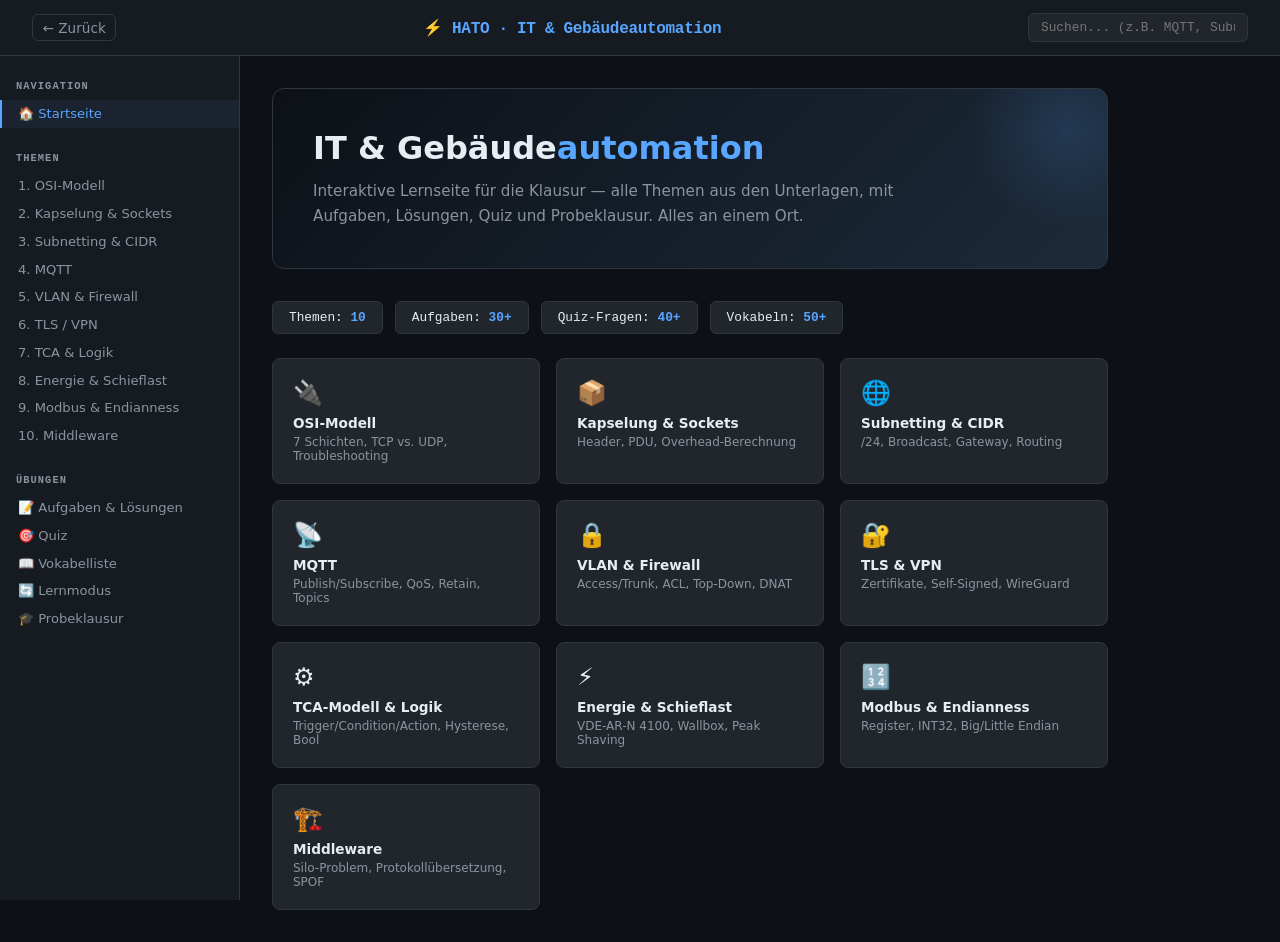
==== commit 0cd889a7: "feat: Mobile-Optimierung für alle Seiten - WBL App: Sidebar als Drawer, Hamburger-Toggle, 2-spaltige" ====
--- a/hato.html
+++ b/hato.html
@@ -814,11 +814,46 @@
 .truth-table .t { color: var(--accent2); font-weight: 700; }
 .truth-table .f { color: var(--warn); font-weight: 700; }
 .truth-table .result { color: var(--gold); font-weight: 700; }
+
+/* ── MOBILE ── */
+.btn-back {
+  color: var(--text2); text-decoration: none; font-size: 0.85rem;
+  padding: 0.3rem 0.6rem; border: 1px solid var(--border); border-radius: 6px;
+  white-space: nowrap; transition: color 0.15s;
+}
+.btn-back:hover { color: var(--text); }
+.btn-hamburger {
+  display: none; background: none; border: 1px solid var(--border);
+  border-radius: 6px; padding: 0.3rem 0.6rem; cursor: pointer;
+  color: var(--text); font-size: 1.1rem; line-height: 1; flex-shrink: 0;
+}
+.sidebar-overlay {
+  display: none; position: fixed; inset: 0; background: rgba(0,0,0,0.55); z-index: 99;
+}
+.sidebar-overlay.visible { display: block; }
+@media (max-width: 768px) {
+  .btn-hamburger { display: flex; align-items: center; }
+  .site-header { padding: 0 1rem; gap: 0.6rem; height: 52px; }
+  .site-header h1 { font-size: 0.85rem; overflow: hidden; text-overflow: ellipsis; white-space: nowrap; }
+  #searchInput { width: 130px; font-size: 0.75rem; }
+  .layout { grid-template-columns: 1fr; }
+  .sidebar {
+    position: fixed; top: 0; left: -100%; width: 80%; max-width: 280px;
+    height: 100vh; z-index: 100; padding-top: 3.5rem;
+    transition: left 0.25s ease; box-shadow: 4px 0 20px rgba(0,0,0,0.5);
+  }
+  .sidebar.open { left: 0; }
+  .main { padding: 1rem; max-width: 100%; }
+  .hero { padding: 1.25rem; }
+}
 </style>
 </head>
 <body>
+<div class="sidebar-overlay" id="mob-overlay"></div>
 
 <header class="site-header">
+  <a class="btn-back" href="index.html">← Zurück</a>
+  <button class="btn-hamburger" id="mob-menu" aria-label="Menü">☰</button>
   <h1>⚡ HATO · IT & Gebäudeautomation</h1>
   <div class="header-search">
     <input type="text" id="searchInput" placeholder="Suchen... (z.B. MQTT, Subnetting)" oninput="doSearch(this.value)">
@@ -2853,6 +2888,20 @@
 </script>
 
 
+
+<script>
+(function(){
+  var btn = document.getElementById('mob-menu');
+  var sidebar = document.querySelector('.sidebar');
+  var overlay = document.getElementById('mob-overlay');
+  if(!btn) return;
+  function close(){ sidebar.classList.remove('open'); overlay.classList.remove('visible'); }
+  btn.addEventListener('click', function(){ sidebar.classList.toggle('open'); overlay.classList.toggle('visible'); });
+  overlay.addEventListener('click', close);
+  sidebar.addEventListener('click', function(e){ if(window.innerWidth<=768 && e.target.classList.contains('sidebar-link')) setTimeout(close,150); });
+})();
+</script>
 </body>
 </html>
 
+
